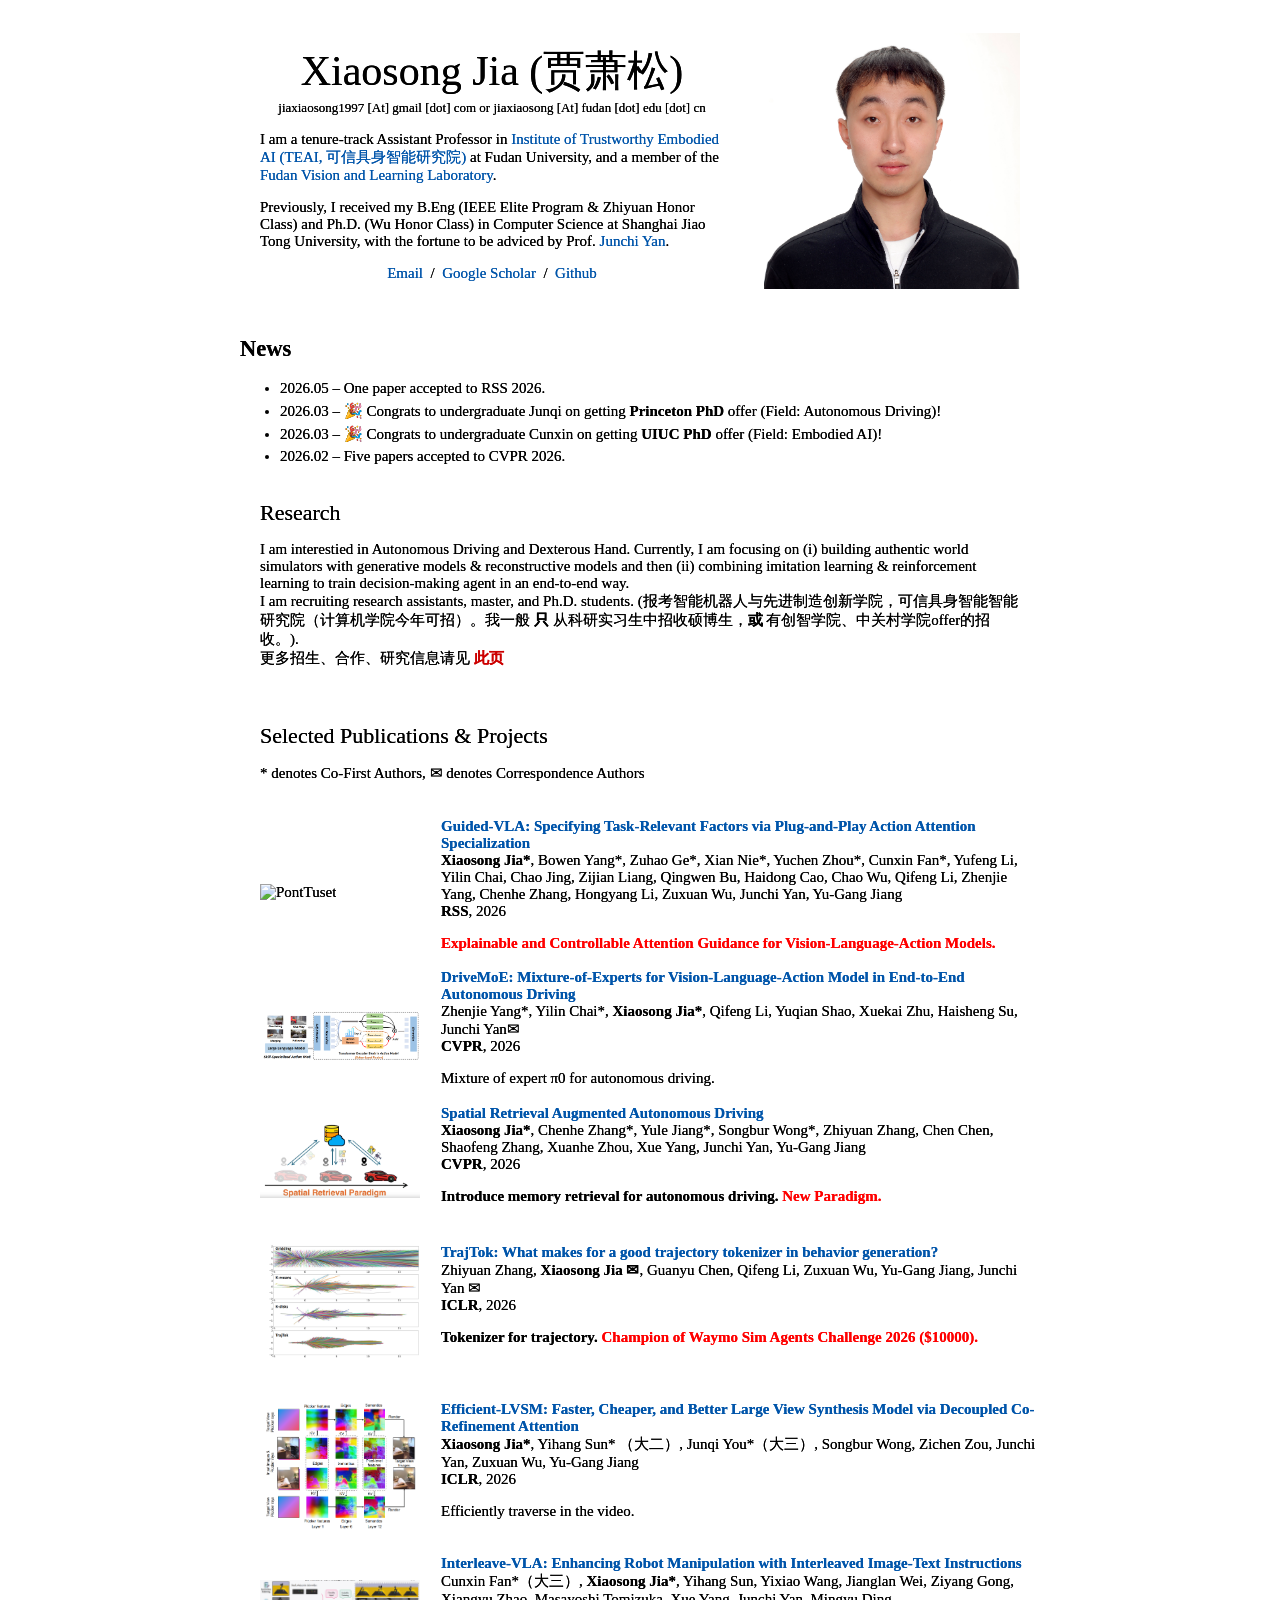
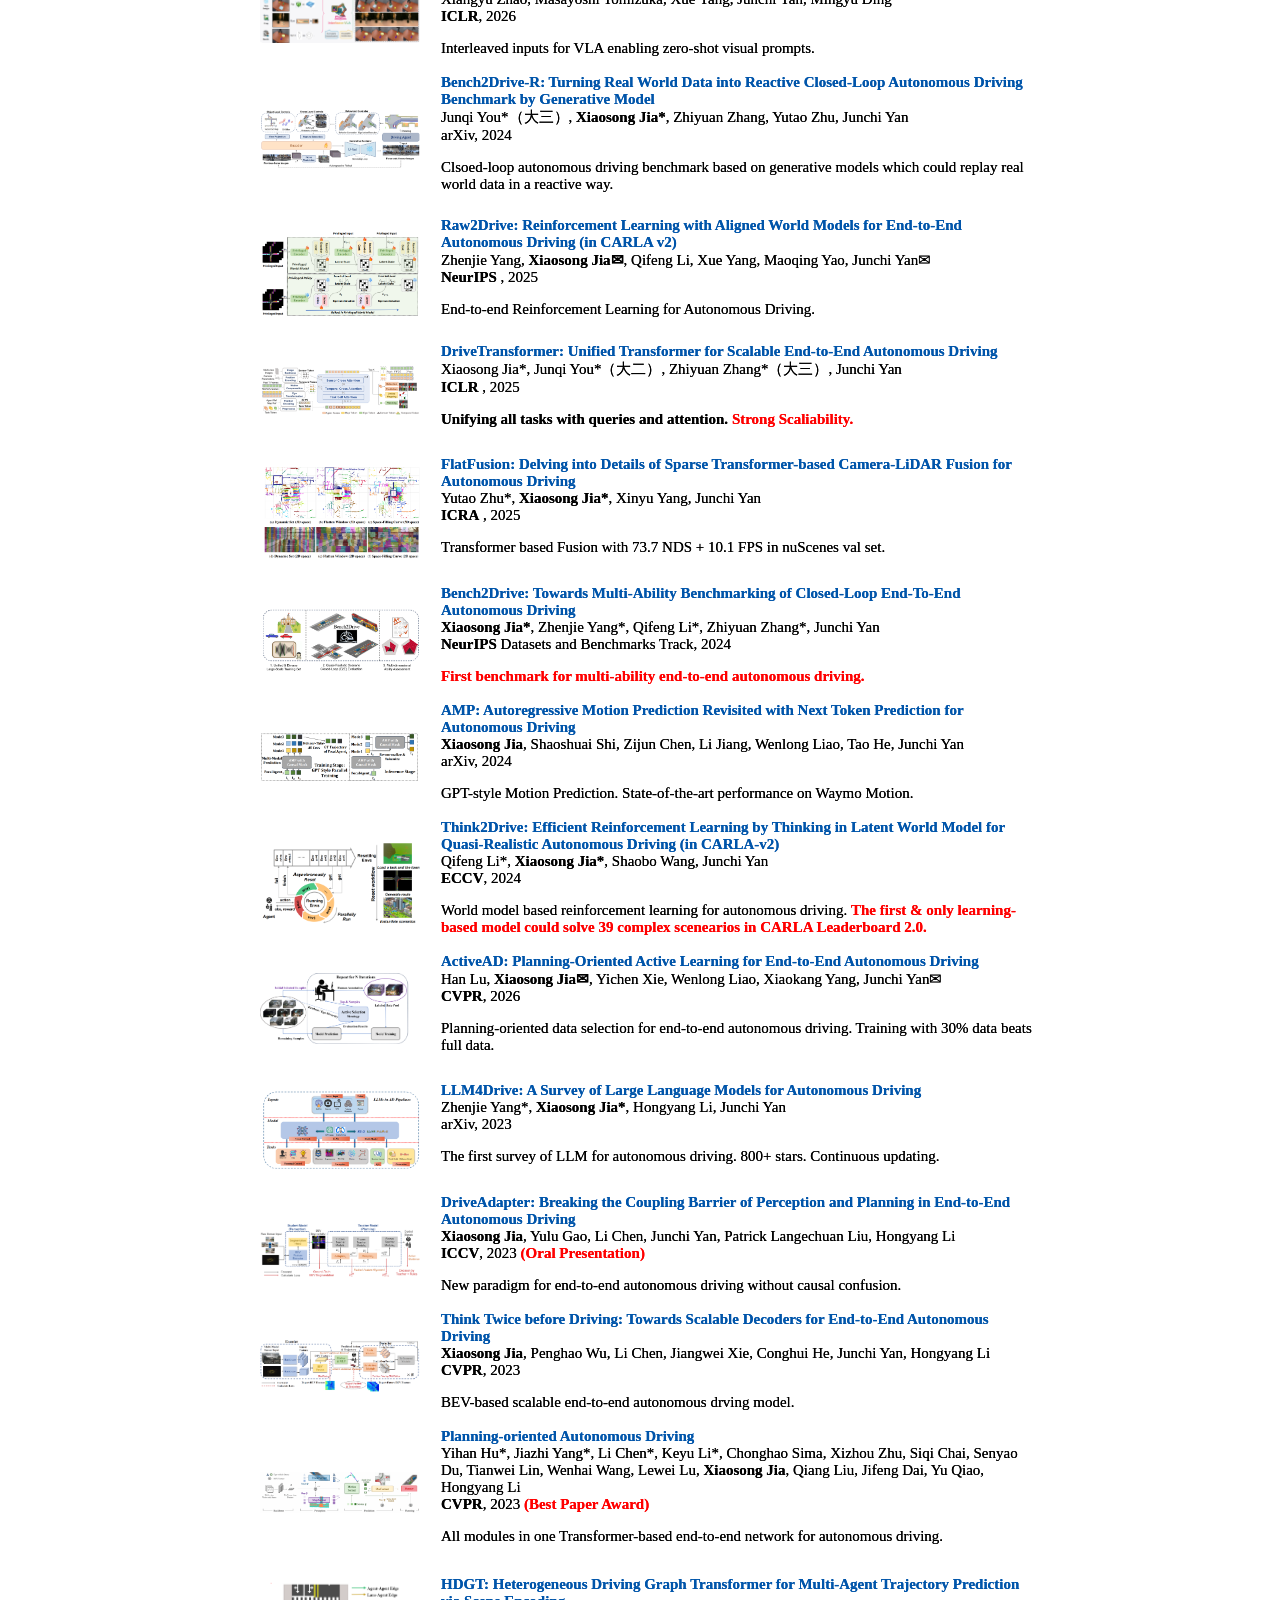
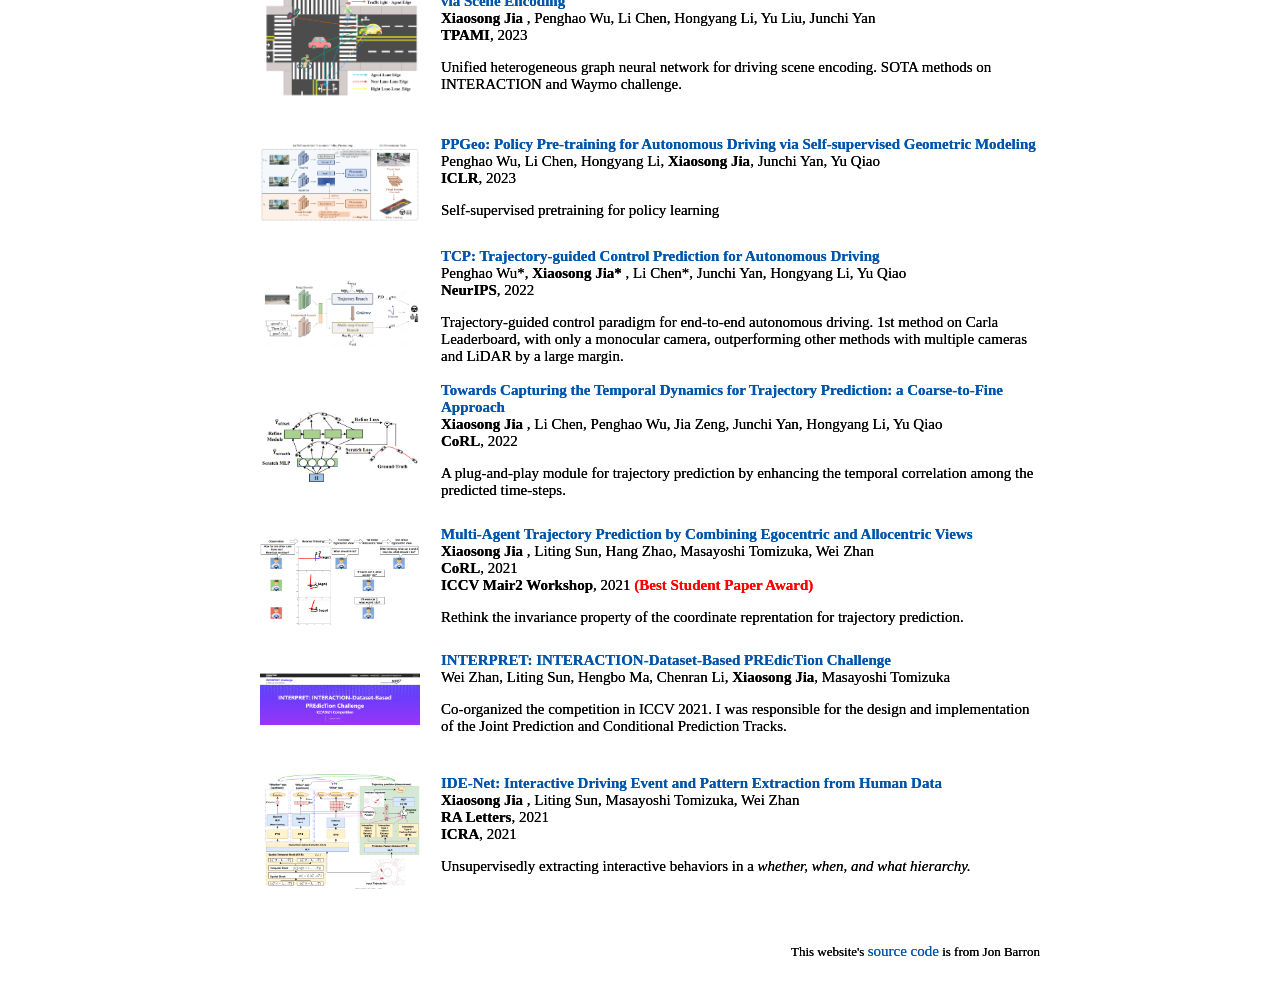
==== index.html @ 70881ae4 "Update index.html" ====
<!DOCTYPE HTML>
<html lang="en"><head><meta http-equiv="Content-Type" content="text/html; charset=UTF-8">

  <title>Xiaosong Jia</title>
  
  <meta name="author" content="Xiaosong Jia">
  <meta name="viewport" content="width=device-width, initial-scale=1">
  <meta name="google-site-verification" content="u8S0zPtl4mCVVwZ0YUFtVrgQnq9eBhl9N4W83xsN0xw" />
  <link rel="stylesheet" type="text/css" href="stylesheet.css">
</head>

<body>
  <table style="width:100%;max-width:800px;border:0px;border-spacing:0px;border-collapse:separate;margin-right:auto;margin-left:auto;"><tbody>
    <tr style="padding:0px">
      <td style="padding:0px">
        <table style="width:100%;border:0px;border-spacing:0px;border-collapse:separate;margin-right:auto;margin-left:auto;"><tbody>
          <tr style="padding:0px">
            <td style="padding:2.5%;width:63%;vertical-align:middle">
              <p style="text-align:center">
                <name>Xiaosong Jia (贾萧松)</name><br />
		<font size="2"> jiaxiaosong1997 [At] gmail [dot] com  or  jiaxiaosong [At] fudan [dot] edu [dot] cn <font size="2">
              </p>
              <p>I am a tenure-track Assistant Professor in <a href="https://teai.fudan.edu.cn/">Institute of Trustworthy Embodied AI (TEAI, 可信具身智能研究院)</a> at Fudan University, and a member of the <a href="https://fvl.fudan.edu.cn/">Fudan Vision and Learning Laboratory</a>.
              </p>
              <p>
                 Previously, I received my B.Eng (IEEE Elite Program & Zhiyuan Honor Class) and Ph.D. (Wu Honor Class) in Computer Science at Shanghai Jiao Tong University, with the fortune to be adviced by Prof. <a href="https://thinklab.sjtu.edu.cn/">Junchi Yan</a>. 
              </p>
              <p style="text-align:center">
                <a href="mailto:jiaxiaosong1997@gmail.com">Email</a> &nbsp/&nbsp
                <!--<a href="data/JonBarron-bio.txt">Bio</a> &nbsp/&nbsp-->
                <a href="https://scholar.google.com/citations?user=JeFQwxUAAAAJ&hl=en">Google Scholar</a> &nbsp/&nbsp
                <a href="https://github.com/jiaxiaosong1002/">Github</a>
              </p>
            </td>
            <td style="padding:2.5%;width:40%;max-width:40%">
              <a href="images/xiaosongjia.jpg"><img style="width:100%;max-width:100%" alt="profile photo" src="images/xiaosongjia.jpg" class="hoverZoomLink"></a>
            </td>
          </tr>
        </tbody></table>
        <table style="width:100%;border:0px;border-spacing:0px;border-collapse:separate;margin-right:auto;margin-left:auto;"><tbody>
        <tr>
            <td style="padding:20px;width:100%;vertical-align:middle">
              <heading>Research</heading>
              <p>
		 I am interestied in Autonomous Driving and Dexterous Hand. Currently, I am focusing on (i) building authentic world simulators with generative models & reconstructive models and then (ii) combining imitation learning & reinforcement learning to train decision-making agent in an end-to-end way. 
		<br>
		 I am recruiting research assistants, master, and Ph.D. students. (报考智能机器人与先进制造创新学院，可信具身智能智能研究院（计算机学院今年可招）。我一般 <b>只</b> 从科研实习生中招收硕博生，<b>或</b> 有创智学院、中关村学院offer的招收。).
	 <br>
				  更多招生、合作、研究信息请见<a href="https://jiaxiaosong1002.github.io/recruit.html"
     target="_blank" rel="noopener noreferrer"
     style="color:#c00;font-weight:bold;">
   此页</a>
              </p>
            </td>
          </tr>


		<h2>News</h2>
		<ul>
		  <li>
		    2026.05 – One paper accepted to RSS 2026.
		  </li>
		  <li>
		    2026.03 – 🎉 Congrats to undergraduate Junqi on getting <b>Princeton PhD</b> offer (Field: Autonomous Driving)!
		  </li>
		  <li>
		    2026.03 – 🎉 Congrats to undergraduate Cunxin on getting <b>UIUC PhD</b> offer (Field: Embodied AI)!
		  </li>
		   <li>
		    2026.02 – Five papers accepted to CVPR 2026.
		  </li>
		</ul>
		

			
		<table style="width:100%;border:0px;border-spacing:0px;border-collapse:separate;margin-right:auto;margin-left:auto;"><tbody>
            <tr>
            <td style="padding:20px;width:100%;vertical-align:middle">
              <heading>Selected Publications & Projects</heading>
	      <p>
		 * denotes Co-First Authors, ✉ denotes Correspondence Authors
              </p>
            </td>
          </tr>
	</tbody></table>

	<table style="width:100%;border:0px;border-spacing:0px;border-collapse:separate;margin-right:auto;margin-left:auto;"><tbody>
          <tr>
            <td style="padding:20px;width:25%;vertical-align:middle">
              <img src="images/guidedvla.PNG" alt="PontTuset" width="160" style="border-style: none">
            </td>
            <td width="75%" valign="middle">
              <a href="https://arxiv.org/abs/2505.16278" id="MCG_journal">
                <papertitle> Guided-VLA: Specifying Task-Relevant Factors via Plug-and-Play Action Attention Specialization </papertitle>
              </a>
              <br>
		  <b>Xiaosong Jia*</b>, Bowen Yang*, Zuhao Ge*, Xian Nie*, Yuchen Zhou*, Cunxin Fan*, Yufeng Li, Yilin Chai, Chao Jing, Zijian Liang, Qingwen Bu, Haidong Cao, Chao Wu, Qifeng Li, Zhenjie Yang, Chenhe Zhang, Hongyang Li, Zuxuan Wu, Junchi Yan, Yu-Gang Jiang
              <br>
               <b>RSS</b>, 2026
              <br>
              <p></p> 
              <p> <strong><font color="red"> Explainable and Controllable Attention Guidance for Vision-Language-Action Models.</font></strong>     </p>
            </td>
          </tr>
        </tbody></table>
			
	<table style="width:100%;border:0px;border-spacing:0px;border-collapse:separate;margin-right:auto;margin-left:auto;"><tbody>
          <tr>
            <td style="padding:20px;width:25%;vertical-align:middle">
              <img src="images/drivemoe.PNG" alt="PontTuset" width="160" style="border-style: none">
            </td>
            <td width="75%" valign="middle">
              <a href="https://arxiv.org/abs/2505.16278" id="MCG_journal">
                <papertitle> DriveMoE: Mixture-of-Experts for Vision-Language-Action Model in End-to-End Autonomous Driving </papertitle>
              </a>
              <br>
		  Zhenjie Yang*, Yilin Chai*, <b>Xiaosong Jia*</b>, Qifeng Li, Yuqian Shao, Xuekai Zhu, Haisheng Su, Junchi Yan✉
              <br>
               <b>CVPR</b>, 2026
              <br>
              <p></p> 
              <p> Mixture of expert π0 for autonomous driving.    </p>
            </td>
          </tr>
        </tbody></table>

	<table style="width:100%;border:0px;border-spacing:0px;border-collapse:separate;margin-right:auto;margin-left:auto;"><tbody>
          <tr>
            <td style="padding:20px;width:25%;vertical-align:middle">
              <img src="images/spad.PNG" alt="PontTuset" width="160" style="border-style: none">
            </td>
            <td width="75%" valign="middle">
              <a href="https://arxiv.org/abs/2512.06865" id="MCG_journal">
                <papertitle> Spatial Retrieval Augmented Autonomous Driving </papertitle>
              </a>
              <br>
		   <b>Xiaosong Jia*</b>, Chenhe Zhang*, Yule Jiang*, Songbur Wong*, Zhiyuan Zhang, Chen Chen, Shaofeng Zhang, Xuanhe Zhou, Xue Yang, Junchi Yan, Yu-Gang Jiang
              <br>
               <b>CVPR</b>, 2026
              <br>
              <p></p> 
              <p> <strong>Introduce memory retrieval for autonomous driving.  <font color="red">New Paradigm.</font></strong>   </p>
            </td>
          </tr>
        </tbody></table>
			
	<table style="width:100%;border:0px;border-spacing:0px;border-collapse:separate;margin-right:auto;margin-left:auto;"><tbody>
          <tr>
            <td style="padding:20px;width:25%;vertical-align:middle">
              <img src="images/trajtok.PNG" alt="PontTuset" width="160" style="border-style: none">
            </td>
            <td width="75%" valign="middle">
              <a href="https://openreview.net/forum?id=Zvy2agYouY" id="MCG_journal">
                <papertitle> TrajTok: What makes for a good trajectory tokenizer in behavior generation? </papertitle>
              </a>
              <br>
		  Zhiyuan Zhang,  <b>Xiaosong Jia ✉</b>, Guanyu Chen, Qifeng Li, Zuxuan Wu, Yu-Gang Jiang, Junchi Yan ✉
              <br>
               <b>ICLR</b>, 2026
              <br>
              <p></p> 
              <p> <strong>Tokenizer for trajectory. <font color="red">Champion of Waymo Sim Agents Challenge 2026 ($10000).</font></strong>    </p>
            </td>
          </tr>
        </tbody></table>
			

	<table style="width:100%;border:0px;border-spacing:0px;border-collapse:separate;margin-right:auto;margin-left:auto;"><tbody>
          <tr>
            <td style="padding:20px;width:25%;vertical-align:middle">
              <img src="images/efficient-lvsm.PNG" alt="PontTuset" width="160" style="border-style: none">
            </td>
            <td width="75%" valign="middle">
              <a href="https://arxiv.org/abs/2602.06478" id="MCG_journal">
                <papertitle> Efficient-LVSM: Faster, Cheaper, and Better Large View Synthesis Model via Decoupled Co-Refinement Attention </papertitle>
              </a>
              <br>
		   <b>Xiaosong Jia*</b>, Yihang Sun* （大二）, Junqi You*（大三）, Songbur Wong, Zichen Zou, Junchi Yan, Zuxuan Wu, Yu-Gang Jiang
              <br>
               <b>ICLR</b>, 2026
              <br>
              <p></p> 
              <p> Efficiently traverse in the video.    </p>
            </td>
          </tr>
        </tbody></table>
			
	<table style="width:100%;border:0px;border-spacing:0px;border-collapse:separate;margin-right:auto;margin-left:auto;"><tbody>
          <tr>
            <td style="padding:20px;width:25%;vertical-align:middle">
              <img src="images/interleave-vla.PNG" alt="PontTuset" width="160" style="border-style: none">
            </td>
            <td width="75%" valign="middle">
              <a href="https://arxiv.org/abs/2505.02152" id="MCG_journal">
                <papertitle> Interleave-VLA: Enhancing Robot Manipulation with Interleaved Image-Text Instructions </papertitle>
              </a>
              <br>
		    Cunxin Fan*（大三）,  <b>Xiaosong Jia*</b>, Yihang Sun, Yixiao Wang, Jianglan Wei, Ziyang Gong, Xiangyu Zhao, Masayoshi Tomizuka, Xue Yang, Junchi Yan, Mingyu Ding
              <br>
               <b>ICLR</b>, 2026
              <br>
              <p></p> 
              <p> Interleaved inputs for VLA enabling zero-shot visual prompts.   </p>
            </td>
          </tr>
        </tbody></table>

	<table style="width:100%;border:0px;border-spacing:0px;border-collapse:separate;margin-right:auto;margin-left:auto;"><tbody>
          <tr>
            <td style="padding:20px;width:25%;vertical-align:middle">
              <img src="images/bench2drive-R.PNG" alt="PontTuset" width="160" style="border-style: none">
            </td>
            <td width="75%" valign="middle">
              <a href="https://arxiv.org/abs/2408.06832" id="MCG_journal">
                <papertitle> Bench2Drive-R: Turning Real World Data into Reactive Closed-Loop Autonomous Driving Benchmark by Generative Model </papertitle>
              </a>
              <br>
		    Junqi You*（大三）, <b>Xiaosong Jia*</b>, Zhiyuan Zhang, Yutao Zhu, Junchi Yan
              <br>
              arXiv, 2024
              <br>
              <p></p> 
              <p> Clsoed-loop autonomous driving benchmark based on generative models which could replay real world data in a reactive way.   </p>
            </td>
          </tr>
        </tbody></table>

		<table style="width:100%;border:0px;border-spacing:0px;border-collapse:separate;margin-right:auto;margin-left:auto;"><tbody>
          <tr>
            <td style="padding:20px;width:25%;vertical-align:middle">
              <img src="images/raw2drive.PNG" alt="PontTuset" width="160" style="border-style: none">
            </td>
            <td width="75%" valign="middle">
              <a href="https://arxiv.org/abs/2505.16394" id="MCG_journal">
                <papertitle> Raw2Drive: Reinforcement Learning with Aligned World Models for End-to-End Autonomous Driving (in CARLA v2) </papertitle>
              </a>
              <br>
		    Zhenjie Yang, <b>Xiaosong Jia✉</b>, Qifeng Li, Xue Yang, Maoqing Yao, Junchi Yan✉
              <br>
              <b>NeurIPS</b> , 2025
              <br>
              <p></p> 
              <p>  End-to-end Reinforcement Learning for Autonomous Driving.  </p>
            </td>
          </tr>
        </tbody></table>

	<table style="width:100%;border:0px;border-spacing:0px;border-collapse:separate;margin-right:auto;margin-left:auto;"><tbody>
          <tr>
            <td style="padding:20px;width:25%;vertical-align:middle">
              <img src="images/drivetransformer.png" alt="PontTuset" width="160" style="border-style: none">
            </td>
            <td width="75%" valign="middle">
              <a href="https://arxiv.org/abs/2503.07656" id="MCG_journal">
                <papertitle> DriveTransformer: Unified Transformer for Scalable End-to-End Autonomous Driving </papertitle>
              </a>
              <br>
		    Xiaosong Jia*, Junqi You*（大二）, Zhiyuan Zhang*（大三）, Junchi Yan
              <br>
              <b>ICLR</b> , 2025
              <br>
              <p></p> 
              <p> <strong>Unifying all tasks with queries and attention.  <font color="red">Strong Scaliability.</font></strong>    </p>
            </td>
          </tr>
        </tbody></table>
			
	<table style="width:100%;border:0px;border-spacing:0px;border-collapse:separate;margin-right:auto;margin-left:auto;"><tbody>
          <tr>
            <td style="padding:20px;width:25%;vertical-align:middle">
              <img src="images/flatfusion.PNG" alt="PontTuset" width="160" style="border-style: none">
            </td>
            <td width="75%" valign="middle">
              <a href="https://arxiv.org/abs/2408.06832" id="MCG_journal">
                <papertitle>FlatFusion: Delving into Details of Sparse Transformer-based Camera-LiDAR Fusion for Autonomous Driving </papertitle>
              </a>
              <br>
		    Yutao Zhu*, <b>Xiaosong Jia*</b>, Xinyu Yang, Junchi Yan
              <br>
              <b>ICRA</b> , 2025
              <br>
              <p></p> 
              <p> Transformer based Fusion with 73.7 NDS + 10.1 FPS in nuScenes val set.   </p>
            </td>
          </tr>
        </tbody></table>
		
	<table style="width:100%;border:0px;border-spacing:0px;border-collapse:separate;margin-right:auto;margin-left:auto;"><tbody>
          <tr>
            <td style="padding:20px;width:25%;vertical-align:middle">
              <img src="images/bench2drive.PNG" alt="PontTuset" width="160" style="border-style: none">
            </td>
            <td width="75%" valign="middle">
              <a href="https://thinklab-sjtu.github.io/Bench2Drive/" id="MCG_journal">
                <papertitle>Bench2Drive: Towards Multi-Ability Benchmarking of Closed-Loop End-To-End Autonomous Driving</papertitle>
              </a>
              <br>
		    <b>Xiaosong Jia*</b>, Zhenjie Yang*, Qifeng Li*, Zhiyuan Zhang*, Junchi Yan
              <br>
              <b>NeurIPS</b> Datasets and Benchmarks Track, 2024
              <br>
              <p></p> 
              <p> <font color="red"><strong> First benchmark for multi-ability end-to-end autonomous driving.</strong></font>  </p>
            </td>
          </tr>
        </tbody></table>
		
	<table style="width:100%;border:0px;border-spacing:0px;border-collapse:separate;margin-right:auto;margin-left:auto;"><tbody>
          <tr>
            <td style="padding:20px;width:25%;vertical-align:middle">
              <img src="images/amp.PNG" alt="PontTuset" width="160" style="border-style: none">
            </td>
            <td width="75%" valign="middle">
              <a href="https://arxiv.org/abs/2403.13331" id="MCG_journal">
                <papertitle>AMP: Autoregressive Motion Prediction Revisited with Next Token Prediction for Autonomous Driving</papertitle>
              </a>
              <br>
		    <b>Xiaosong Jia</b>, Shaoshuai Shi, Zijun Chen, Li Jiang, Wenlong Liao, Tao He, Junchi Yan
              <br>
              arXiv, 2024
              <br>
              <p></p> 
              <p> GPT-style Motion Prediction. State-of-the-art performance on Waymo Motion. </p>
            </td>
          </tr>
        </tbody></table>
		
	<table style="width:100%;border:0px;border-spacing:0px;border-collapse:separate;margin-right:auto;margin-left:auto;"><tbody>
          <tr>
            <td style="padding:20px;width:25%;vertical-align:middle">
              <img src="images/think2drive.PNG" alt="PontTuset" width="160" style="border-style: none">
            </td>
            <td width="75%" valign="middle">
              <a href="https://arxiv.org/abs/2402.16720" id="MCG_journal">
                <papertitle>Think2Drive: Efficient Reinforcement Learning by Thinking in Latent World Model for Quasi-Realistic Autonomous Driving (in CARLA-v2)</papertitle>
              </a>
              <br>
		    Qifeng Li*, <b>Xiaosong Jia*</b>, Shaobo Wang, Junchi Yan
              <br>
              <b>ECCV</b>, 2024
              <br>
              <p></p> 
              <p> World model based reinforcement learning for autonomous driving. <font color="red"><strong> The first & only learning-based model could solve 39 complex scenearios in CARLA Leaderboard 2.0. </strong></font> </p>
            </td>
          </tr>
        </tbody></table>

	<table style="width:100%;border:0px;border-spacing:0px;border-collapse:separate;margin-right:auto;margin-left:auto;"><tbody>
          <tr>
            <td style="padding:20px;width:25%;vertical-align:middle">
              <img src="images/activead.PNG" alt="PontTuset" width="160" style="border-style: none">
            </td>
            <td width="75%" valign="middle">
              <a href="https://arxiv.org/abs/2403.02877" id="MCG_journal">
                <papertitle>ActiveAD: Planning-Oriented Active Learning for End-to-End Autonomous Driving</papertitle>
              </a>
              <br>
		    Han Lu, <b>Xiaosong Jia✉</b>, Yichen Xie, Wenlong Liao, Xiaokang Yang, Junchi Yan✉
              <br>
               <b>CVPR</b>, 2026
              <br>
              <p></p> 
              <p> Planning-oriented data selection for end-to-end autonomous driving. Training with 30% data beats full data. </p>
            </td>
          </tr>
        </tbody></table>
		
	<table style="width:100%;border:0px;border-spacing:0px;border-collapse:separate;margin-right:auto;margin-left:auto;"><tbody>
          <tr>
            <td style="padding:20px;width:25%;vertical-align:middle">
              <img src="images/llm4drive.PNG" alt="PontTuset" width="160" style="border-style: none">
            </td>
            <td width="75%" valign="middle">
              <a href="https://github.com/Thinklab-SJTU/Awesome-LLM4AD" id="MCG_journal">
                <papertitle> LLM4Drive: A Survey of Large Language Models for Autonomous Driving</papertitle>
              </a>
              <br>
		    Zhenjie Yang*, <b>Xiaosong Jia*</b>, Hongyang Li, Junchi Yan
              <br>
              arXiv, 2023
              <br>
              <p></p> 
              <p> The first survey of LLM for autonomous driving. 800+ stars. Continuous updating. </p>
            </td>
          </tr>
        </tbody></table>
	
	<table style="width:100%;border:0px;border-spacing:0px;border-collapse:separate;margin-right:auto;margin-left:auto;"><tbody>
          <tr>
            <td style="padding:20px;width:25%;vertical-align:middle">
              <img src="images/driveadapter.PNG" alt="PontTuset" width="160" style="border-style: none">
            </td>
            <td width="75%" valign="middle">
              <a href="https://arxiv.org/abs/2308.00398" id="MCG_journal">
                <papertitle>DriveAdapter: Breaking the Coupling Barrier of Perception and Planning in End-to-End Autonomous Driving</papertitle>
              </a>
              <br>
		    <b>Xiaosong Jia</b>, Yulu Gao, Li Chen, Junchi Yan, Patrick Langechuan Liu, Hongyang Li
              <br>
              <b>ICCV</b>, 2023 <font color="red"><strong>(Oral Presentation)</strong></font>
              <br>
              <p></p> 
              <p> New paradigm for end-to-end autonomous driving without causal confusion. </p>
            </td>
          </tr>
        </tbody></table>
	
		
	<table style="width:100%;border:0px;border-spacing:0px;border-collapse:separate;margin-right:auto;margin-left:auto;"><tbody>
          <tr>
            <td style="padding:20px;width:25%;vertical-align:middle">
              <img src="images/thinktwice.PNG" alt="PontTuset" width="160" style="border-style: none">
            </td>
            <td width="75%" valign="middle">
              <a href="https://arxiv.org/abs/2305.06242" id="MCG_journal">
                <papertitle>Think Twice before Driving: Towards Scalable Decoders for End-to-End Autonomous Driving</papertitle>
              </a>
              <br>
		    <b>Xiaosong Jia</b>, Penghao Wu, Li Chen, Jiangwei Xie, Conghui He, Junchi Yan, Hongyang Li
              <br>
              <b>CVPR</b>, 2023
              <br>
              <p></p> 
              <p> BEV-based scalable end-to-end autonomous drving model. </p>
            </td>
          </tr>
        </tbody></table>
	
	<table style="width:100%;border:0px;border-spacing:0px;border-collapse:separate;margin-right:auto;margin-left:auto;"><tbody>
          <tr>
            <td style="padding:20px;width:25%;vertical-align:middle">
              <img src="images/uniad.PNG" alt="PontTuset" width="160" style="border-style: none">
            </td>
            <td width="75%" valign="middle">
              <a href="https://arxiv.org/abs/2212.10156" id="MCG_journal">
                <papertitle>Planning-oriented Autonomous Driving</papertitle>
              </a>
              <br>
		    Yihan Hu*, Jiazhi Yang*, Li Chen*, Keyu Li*, Chonghao Sima, Xizhou Zhu, Siqi Chai, Senyao Du, Tianwei Lin, Wenhai Wang, Lewei Lu, <b>Xiaosong Jia</b>, Qiang Liu, Jifeng Dai, Yu Qiao, Hongyang Li
              <br>
              <b>CVPR</b>, 2023 <font color="red"><strong>(Best Paper Award)</strong></font>
              <br>
              <p></p> 
              <p> All modules in one Transformer-based end-to-end network for autonomous driving. </p>
            </td>
          </tr>
        </tbody></table>
		
        <table style="width:100%;border:0px;border-spacing:0px;border-collapse:separate;margin-right:auto;margin-left:auto;"><tbody>
          <tr>
            <td style="padding:20px;width:25%;vertical-align:middle">
              <img src="images/hdgt.PNG" alt="PontTuset" width="160" style="border-style: none">
            </td>
            <td width="75%" valign="middle">
              <a href="https://arxiv.org/abs/2205.09753" id="MCG_journal">
                <papertitle>HDGT: Heterogeneous Driving Graph Transformer for Multi-Agent Trajectory Prediction via Scene Encoding</papertitle>
              </a>
              <br>
		    <b> Xiaosong Jia </b>, Penghao Wu, Li Chen, Hongyang Li, Yu Liu, Junchi Yan
              <br>
              <b>TPAMI</b>, 2023
              <br>
              <p></p> 
              <p> Unified heterogeneous graph neural network for driving scene encoding. SOTA methods on INTERACTION and Waymo challenge. </p>
            </td>
          </tr>
        </tbody></table>

	<table style="width:100%;border:0px;border-spacing:0px;border-collapse:separate;margin-right:auto;margin-left:auto;"><tbody>
          <tr>
            <td style="padding:20px;width:25%;vertical-align:middle">
              <img src="images/ppgeo.PNG" alt="PontTuset" width="160" style="border-style: none">
            </td>
            <td width="75%" valign="middle">
              <a href="https://arxiv.org/abs/2301.01006" id="MCG_journal">
                <papertitle> PPGeo: Policy Pre-training for Autonomous Driving via Self-supervised Geometric Modeling </papertitle>
              </a>
              <br>
		    Penghao Wu, Li Chen, Hongyang Li,  <b>Xiaosong Jia</b>, Junchi Yan, Yu Qiao
              <br>
             <b>ICLR</b>, 2023
              <br>
              <p></p> 
              <p>  Self-supervised pretraining for policy learning </p>
            </td>
         </tr>
	</tbody></table>
		
        <table style="width:100%;border:0px;border-spacing:0px;border-collapse:separate;margin-right:auto;margin-left:auto;"><tbody>
          <tr>
            <td style="padding:20px;width:25%;vertical-align:middle">
              <img src="images/tcp.PNG" alt="PontTuset" width="160" style="border-style: none">
            </td>
            <td width="75%" valign="middle">
              <a href="https://arxiv.org/abs/2206.08129" id="MCG_journal">
                <papertitle> TCP: Trajectory-guided Control Prediction for Autonomous Driving </papertitle>
              </a>
              <br>
		    Penghao Wu*, <b> Xiaosong Jia* </b>, Li Chen*, Junchi Yan, Hongyang Li, Yu Qiao
              <br>
             <b>NeurIPS</b>, 2022
              <br>
              <p></p> 
              <p>  Trajectory-guided control paradigm for end-to-end autonomous driving. 1st method on Carla Leaderboard, with only a monocular camera, outperforming other methods with multiple cameras and LiDAR by a large margin. </p>
            </td>
         </tr>
	</tbody></table>
	
        <table style="width:100%;border:0px;border-spacing:0px;border-collapse:separate;margin-right:auto;margin-left:auto;"><tbody>
          <tr>
            <td style="padding:20px;width:25%;vertical-align:middle">
              <img src="images/temporal.PNG" alt="PontTuset" width="160" style="border-style: none">
            </td>
            <td width="75%" valign="middle">
              <a href="https://openreview.net/forum?id=PZiKO7mjC43" id="MCG_journal">
                <papertitle>Towards Capturing the Temporal Dynamics for Trajectory Prediction: a Coarse-to-Fine Approach</papertitle>
              </a>
              <br>
		    <b> Xiaosong Jia </b>, Li Chen, Penghao Wu, Jia Zeng, Junchi Yan, Hongyang Li, Yu Qiao
              <br>
              <b>CoRL</b>, 2022
              <br>
              <p></p> 
              <p> A plug-and-play module for trajectory prediction by enhancing the temporal correlation among the predicted time-steps. </p>
            </td>
          </tr>
	</tbody></table>
	
        <table style="width:100%;border:0px;border-spacing:0px;border-collapse:separate;margin-right:auto;margin-left:auto;"><tbody>
          <tr>
            <td style="padding:20px;width:25%;vertical-align:middle">
              <img src="images/corl2021.PNG" alt="PontTuset" width="160" style="border-style: none">
            </td>
            <td width="75%" valign="middle">
              <a href="https://openreview.net/forum?id=lAtePxetBNb" id="MCG_journal">
                <papertitle>Multi-Agent Trajectory Prediction by Combining Egocentric and Allocentric Views </papertitle>
              </a>
              <br>
		    <b> Xiaosong Jia </b>, Liting Sun, Hang Zhao, Masayoshi Tomizuka, Wei Zhan
              <br>
              <b>CoRL</b>, 2021 <br />
	      <b>ICCV Mair2 Workshop</b>, 2021 <font color="red"><strong>(Best Student Paper Award)</strong></font>
              <br>
              <p></p> 
              <p> Rethink the invariance property of the coordinate reprentation for trajectory prediction. </p>
            </td>
          </tr>
	</tbody></table>
	
        <table style="width:100%;border:0px;border-spacing:0px;border-collapse:separate;margin-right:auto;margin-left:auto;"><tbody>
          <tr>
            <td style="padding:20px;width:25%;vertical-align:middle">
              <img src="images/interpret.PNG" alt="PontTuset" width="160" style="border-style: none">
            </td>
            <td width="75%" valign="middle">
              <a href="http://challenge.interaction-dataset.com/prediction-challenge/intro" id="MCG_journal">
                <papertitle>INTERPRET: INTERACTION-Dataset-Based PREdicTion Challenge </papertitle>
              </a>
              <br>
		    Wei Zhan, Liting Sun, Hengbo Ma, Chenran Li, <b>Xiaosong Jia</b>, Masayoshi Tomizuka
              <br>
              <p></p> 
              <p> Co-organized the competition in ICCV 2021. I was responsible for the design and implementation of the Joint Prediction and Conditional Prediction Tracks. </p>
            </td>
          </tr>
	</tbody></table>
	
        <table style="width:100%;border:0px;border-spacing:0px;border-collapse:separate;margin-right:auto;margin-left:auto;"><tbody>
          <tr>
            <td style="padding:20px;width:25%;vertical-align:middle">
              <img src="images/ral2021.PNG" alt="PontTuset" width="160" style="border-style: none">
            </td>
            <td width="75%" valign="middle">
              <a href="https://arxiv.org/pdf/2011.02403.pdf" id="MCG_journal">
                <papertitle>IDE-Net: Interactive Driving Event and Pattern Extraction from Human Data </papertitle>
              </a>
              <br>
		    <b> Xiaosong Jia </b>, Liting Sun, Masayoshi Tomizuka, Wei Zhan
              <br>
              <b>RA Letters</b>, 2021 <br />
	      <b>ICRA</b>, 2021
              <br>
              <p></p> 
              <p> Unsupervisedly extracting interactive behaviors in a <em> whether, when, and what <em> hierarchy.</p>
            </td>
          </tr>
	</tbody></table>
	
	
	
        <table style="width:100%;border:0px;border-spacing:0px;border-collapse:separate;margin-right:auto;margin-left:auto;"><tbody>
          <tr>
            <td style="padding:0px">
              <br>
              <p style="text-align:right;font-size:small;">
                This website's <a href="https://github.com/jonbarron/jonbarron_website">source code</a> is from Jon Barron
              </p>
            </td>
          </tr>
        </tbody></table>
		
      </td>
    </tr>
  </table>
</body>

</html>
---- stylesheet.css ----
/* latin-ext */
@font-face {
  font-family: 'Lato';
  font-style: italic;
  font-weight: 400;
  src: local('Lato Italic'), local('Lato-Italic'), url(https://fonts.gstatic.com/s/lato/v15/S6u8w4BMUTPHjxsAUi-qNiXg7eU0.woff2) format('woff2');
  unicode-range: U+0100-024F, U+0259, U+1E00-1EFF, U+2020, U+20A0-20AB, U+20AD-20CF, U+2113, U+2C60-2C7F, U+A720-A7FF;
}
/* latin */
@font-face {
  font-family: 'Lato';
  font-style: italic;
  font-weight: 400;
  src: local('Lato Italic'), local('Lato-Italic'), url(https://fonts.gstatic.com/s/lato/v15/S6u8w4BMUTPHjxsAXC-qNiXg7Q.woff2) format('woff2');
  unicode-range: U+0000-00FF, U+0131, U+0152-0153, U+02BB-02BC, U+02C6, U+02DA, U+02DC, U+2000-206F, U+2074, U+20AC, U+2122, U+2191, U+2193, U+2212, U+2215, U+FEFF, U+FFFD;
}
/* latin-ext */
@font-face {
  font-family: 'Lato';
  font-style: italic;
  font-weight: 700;
  src: local('Lato Bold Italic'), local('Lato-BoldItalic'), url(https://fonts.gstatic.com/s/lato/v15/S6u_w4BMUTPHjxsI5wq_FQftx9897sxZ.woff2) format('woff2');
  unicode-range: U+0100-024F, U+0259, U+1E00-1EFF, U+2020, U+20A0-20AB, U+20AD-20CF, U+2113, U+2C60-2C7F, U+A720-A7FF;
}
/* latin */
@font-face {
  font-family: 'Lato';
  font-style: italic;
  font-weight: 700;
  src: local('Lato Bold Italic'), local('Lato-BoldItalic'), url(https://fonts.gstatic.com/s/lato/v15/S6u_w4BMUTPHjxsI5wq_Gwftx9897g.woff2) format('woff2');
  unicode-range: U+0000-00FF, U+0131, U+0152-0153, U+02BB-02BC, U+02C6, U+02DA, U+02DC, U+2000-206F, U+2074, U+20AC, U+2122, U+2191, U+2193, U+2212, U+2215, U+FEFF, U+FFFD;
}
/* latin-ext */
@font-face {
  font-family: 'Lato';
  font-style: normal;
  font-weight: 400;
  src: local('Lato Regular'), local('Lato-Regular'), url(https://fonts.gstatic.com/s/lato/v15/S6uyw4BMUTPHjxAwXiWtFCfQ7A.woff2) format('woff2');
  unicode-range: U+0100-024F, U+0259, U+1E00-1EFF, U+2020, U+20A0-20AB, U+20AD-20CF, U+2113, U+2C60-2C7F, U+A720-A7FF;
}
/* latin */
@font-face {
  font-family: 'Lato';
  font-style: normal;
  font-weight: 400;
  src: local('Lato Regular'), local('Lato-Regular'), url(https://fonts.gstatic.com/s/lato/v15/S6uyw4BMUTPHjx4wXiWtFCc.woff2) format('woff2');
  unicode-range: U+0000-00FF, U+0131, U+0152-0153, U+02BB-02BC, U+02C6, U+02DA, U+02DC, U+2000-206F, U+2074, U+20AC, U+2122, U+2191, U+2193, U+2212, U+2215, U+FEFF, U+FFFD;
}
/* latin-ext */
@font-face {
  font-family: 'Lato';
  font-style: normal;
  font-weight: 700;
  src: local('Lato Bold'), local('Lato-Bold'), url(https://fonts.gstatic.com/s/lato/v15/S6u9w4BMUTPHh6UVSwaPGQ3q5d0N7w.woff2) format('woff2');
  unicode-range: U+0100-024F, U+0259, U+1E00-1EFF, U+2020, U+20A0-20AB, U+20AD-20CF, U+2113, U+2C60-2C7F, U+A720-A7FF;
}
/* latin */
@font-face {
  font-family: 'Lato';
  font-style: normal;
  font-weight: 700;
  src: local('Lato Bold'), local('Lato-Bold'), url(https://fonts.gstatic.com/s/lato/v15/S6u9w4BMUTPHh6UVSwiPGQ3q5d0.woff2) format('woff2');
  unicode-range: U+0000-00FF, U+0131, U+0152-0153, U+02BB-02BC, U+02C6, U+02DA, U+02DC, U+2000-206F, U+2074, U+20AC, U+2122, U+2191, U+2193, U+2212, U+2215, U+FEFF, U+FFFD;
}

@font-face {
    font-family: 'TeXGyrePagella';
    src: url(../fonts/texgyrepagella-regular.woff) format('woff');
    font-weight: normal;
    font-style: normal;
}

@font-face {
    font-family: 'TeXGyrePagella';
    src: url(../fonts/texgyrepagella-bold.woff) format('woff');
    font-weight: bold;
    font-style: normal;
}

@font-face {
    font-family: 'TeXGyrePagella';
    src: url(../fonts/texgyrepagella-italic.woff) format('woff');
    font-weight: normal;
    font-style: italic;

}

@font-face {
    font-family: 'TeXGyrePagella';
    src: url(../fonts/texgyrepagella-bolditalic.woff) format('woff');
    font-weight: bold;
    font-style: italic;
}
a {
    color: #0055aa;
    text-decoration:none;
}

a:focus, a:hover {
    color: #e37222; /*#f7b733;*/ /*f09228;*/
    text-decoration:none;
}

body,td,th,tr,p,a {
    font-family: "TeXGyrePagella", "Palatino Linotype", "Book Antiqua", Palatino, serif;
    font-size: 15px;
}

strong {
    font-family: "TeXGyrePagella", "Palatino Linotype", "Book Antiqua", Palatino, serif;
    font-size: 15px;
}

heading {
    font-family: "TeXGyrePagella", "Palatino Linotype", "Book Antiqua", Palatino, serif;
    font-size: 22px;
}

papertitle {
    font-family: "TeXGyrePagella", "Palatino Linotype", "Book Antiqua", Palatino, serif;
    font-size: 15px;
    font-weight: 700;
}

name {
    font-family: "TeXGyrePagella", "Palatino Linotype", "Book Antiqua", Palatino, serif;
    font-size: 42px;
}

li:not(:last-child) {
    margin-bottom: 5px;
}

.one {
    width: 160px;
    height: 160px;
    position: relative;
}

.two {
    width: 160px;
    height: 160px;
    position: absolute;
    transition: opacity .2s ease-in-out;
    -moz-transition: opacity .2s ease-in-out;
    -webkit-transition: opacity .2s ease-in-out;
}

.fade {
    transition: opacity .2s ease-in-out;
    -moz-transition: opacity .2s ease-in-out;
    -webkit-transition: opacity .2s ease-in-out;
}

span.venue {
    color: #0055aa;
    font-weight: bold;
}

span.highlight {
    color: #BB2222;
    font-weight: bold;
}

@media screen {

    /* Text contrast */
    html {
      text-shadow: 0 0 0 !important;
    }

    /* Full screen */
    *:-webkit-full-screen, *:-webkit-full-screen * {
      -webkit-filter: none !important;
    }

    /* Page background */
    html {
      background: rgb(255,255,255) !important;
    }

}
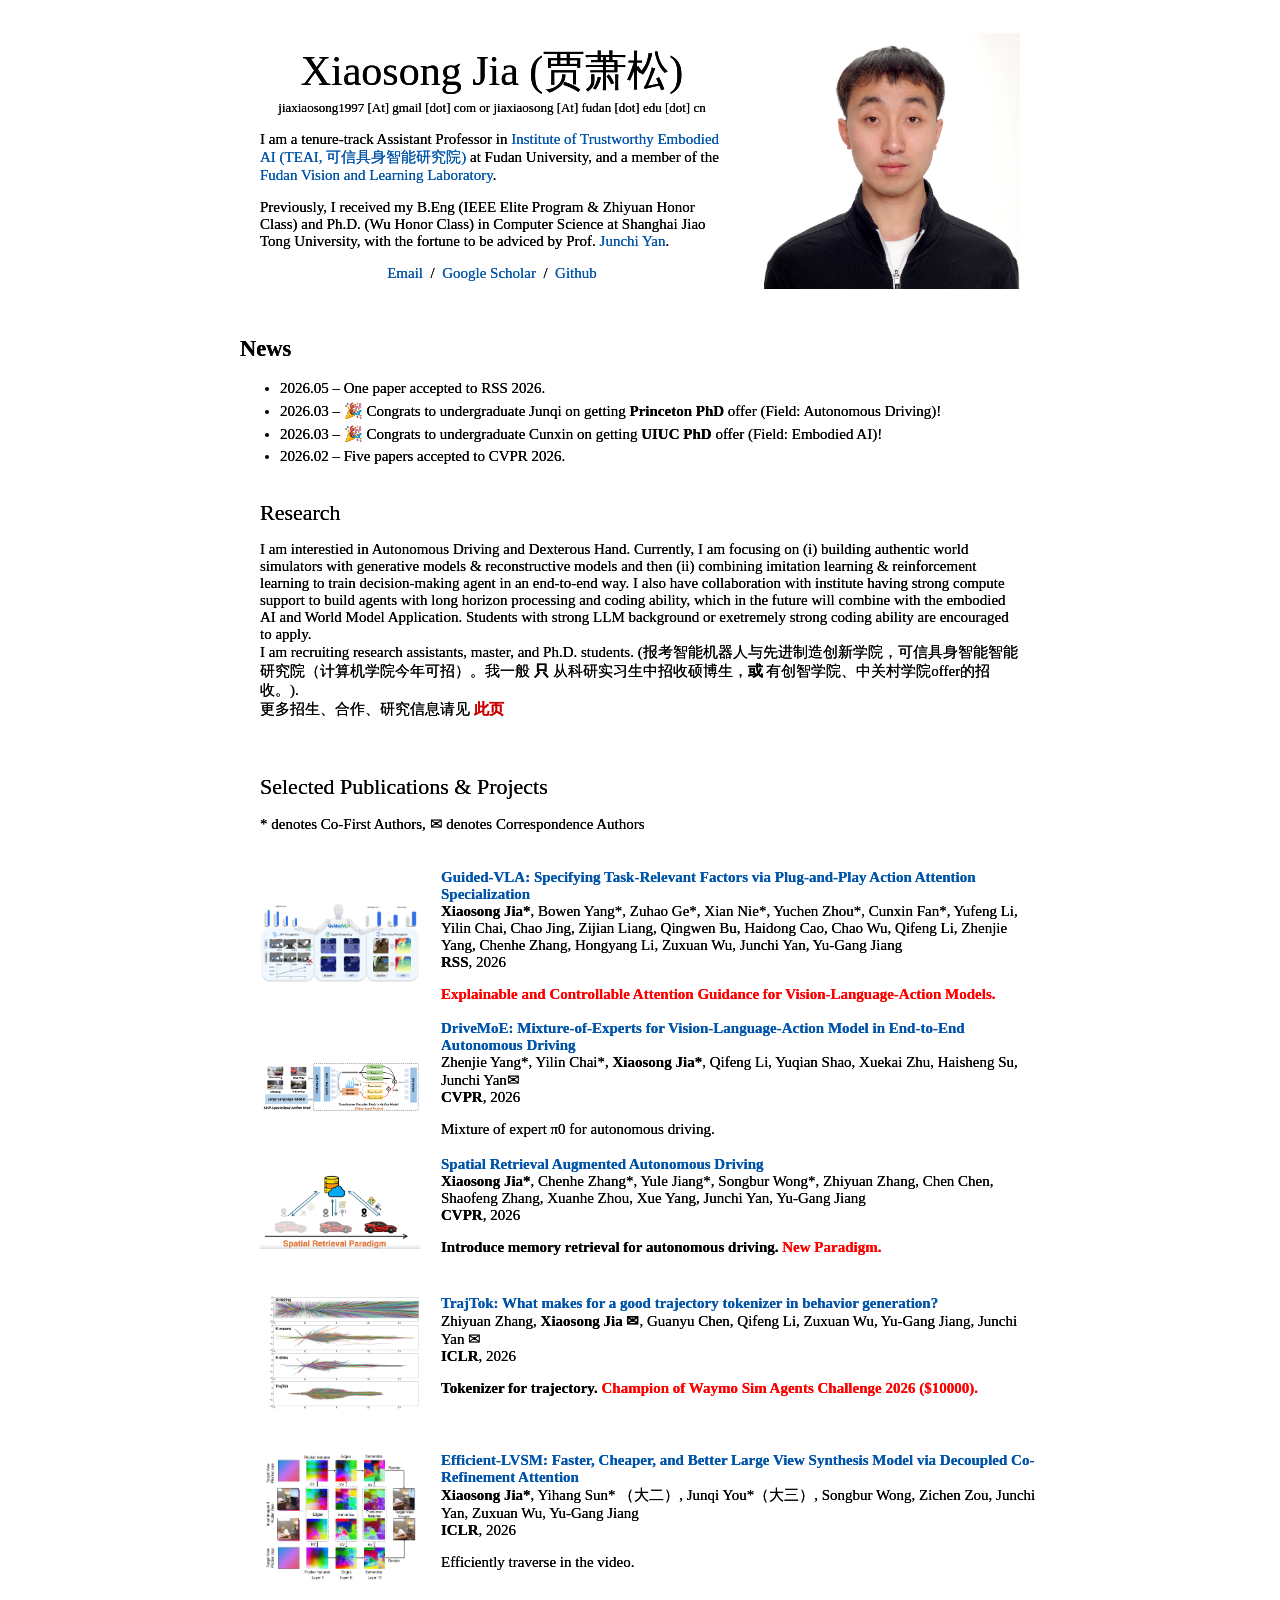
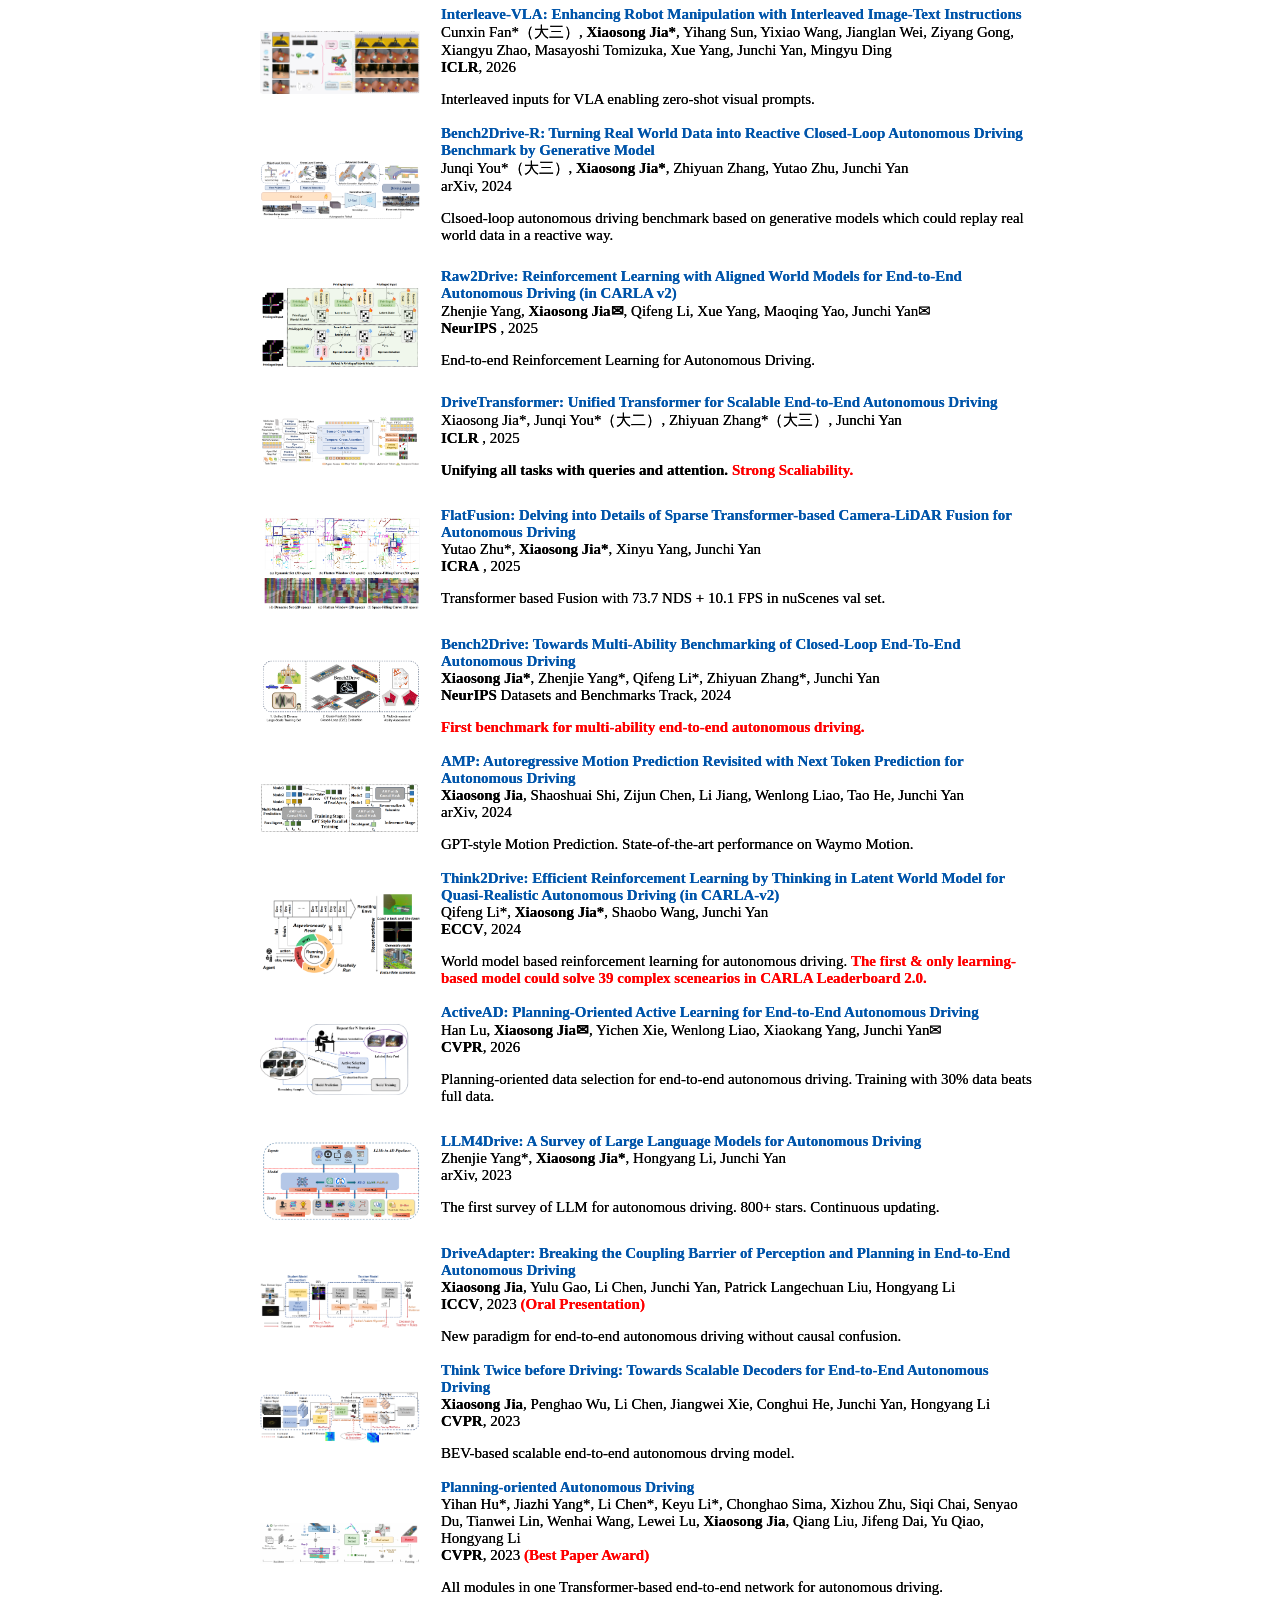
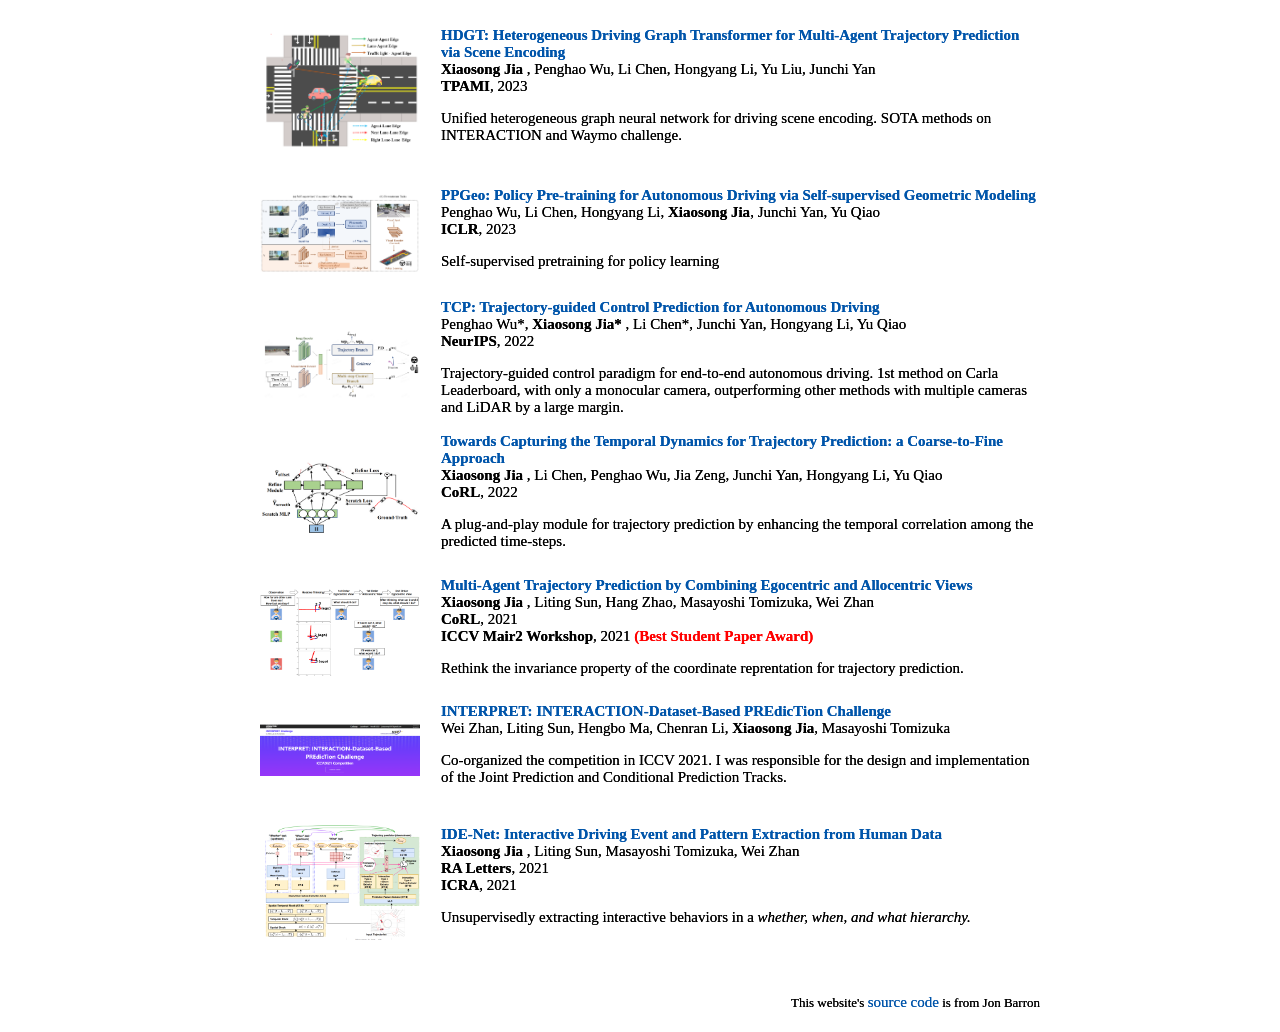
==== commit c1ea494e: "Update index.html" ====
--- a/index.html
+++ b/index.html
@@ -42,7 +42,8 @@
             <td style="padding:20px;width:100%;vertical-align:middle">
               <heading>Research</heading>
               <p>
-		 I am interestied in Autonomous Driving and Dexterous Hand. Currently, I am focusing on (i) building authentic world simulators with generative models & reconstructive models and then (ii) combining imitation learning & reinforcement learning to train decision-making agent in an end-to-end way. 
+		 I am interestied in Autonomous Driving and Dexterous Hand. Currently, I am focusing on (i) building authentic world simulators with generative models & reconstructive models and then (ii) combining imitation learning & reinforcement learning to train decision-making agent in an end-to-end way.
+		 I also have collaboration with institute having strong compute support to build agents with long horizon processing and coding ability, which in the future will combine with the embodied AI and World Model Application. Students with strong LLM background or exetremely strong coding ability are encouraged to apply.
 		<br>
 		 I am recruiting research assistants, master, and Ph.D. students. (报考智能机器人与先进制造创新学院，可信具身智能智能研究院（计算机学院今年可招）。我一般 <b>只</b> 从科研实习生中招收硕博生，<b>或</b> 有创智学院、中关村学院offer的招收。).
 	 <br>
@@ -90,7 +91,7 @@
               <img src="images/guidedvla.PNG" alt="PontTuset" width="160" style="border-style: none">
             </td>
             <td width="75%" valign="middle">
-              <a href="https://arxiv.org/abs/2505.16278" id="MCG_journal">
+              <a href="https://arxiv.org/abs/2605.12369" id="MCG_journal">
                 <papertitle> Guided-VLA: Specifying Task-Relevant Factors via Plug-and-Play Action Attention Specialization </papertitle>
               </a>
               <br>
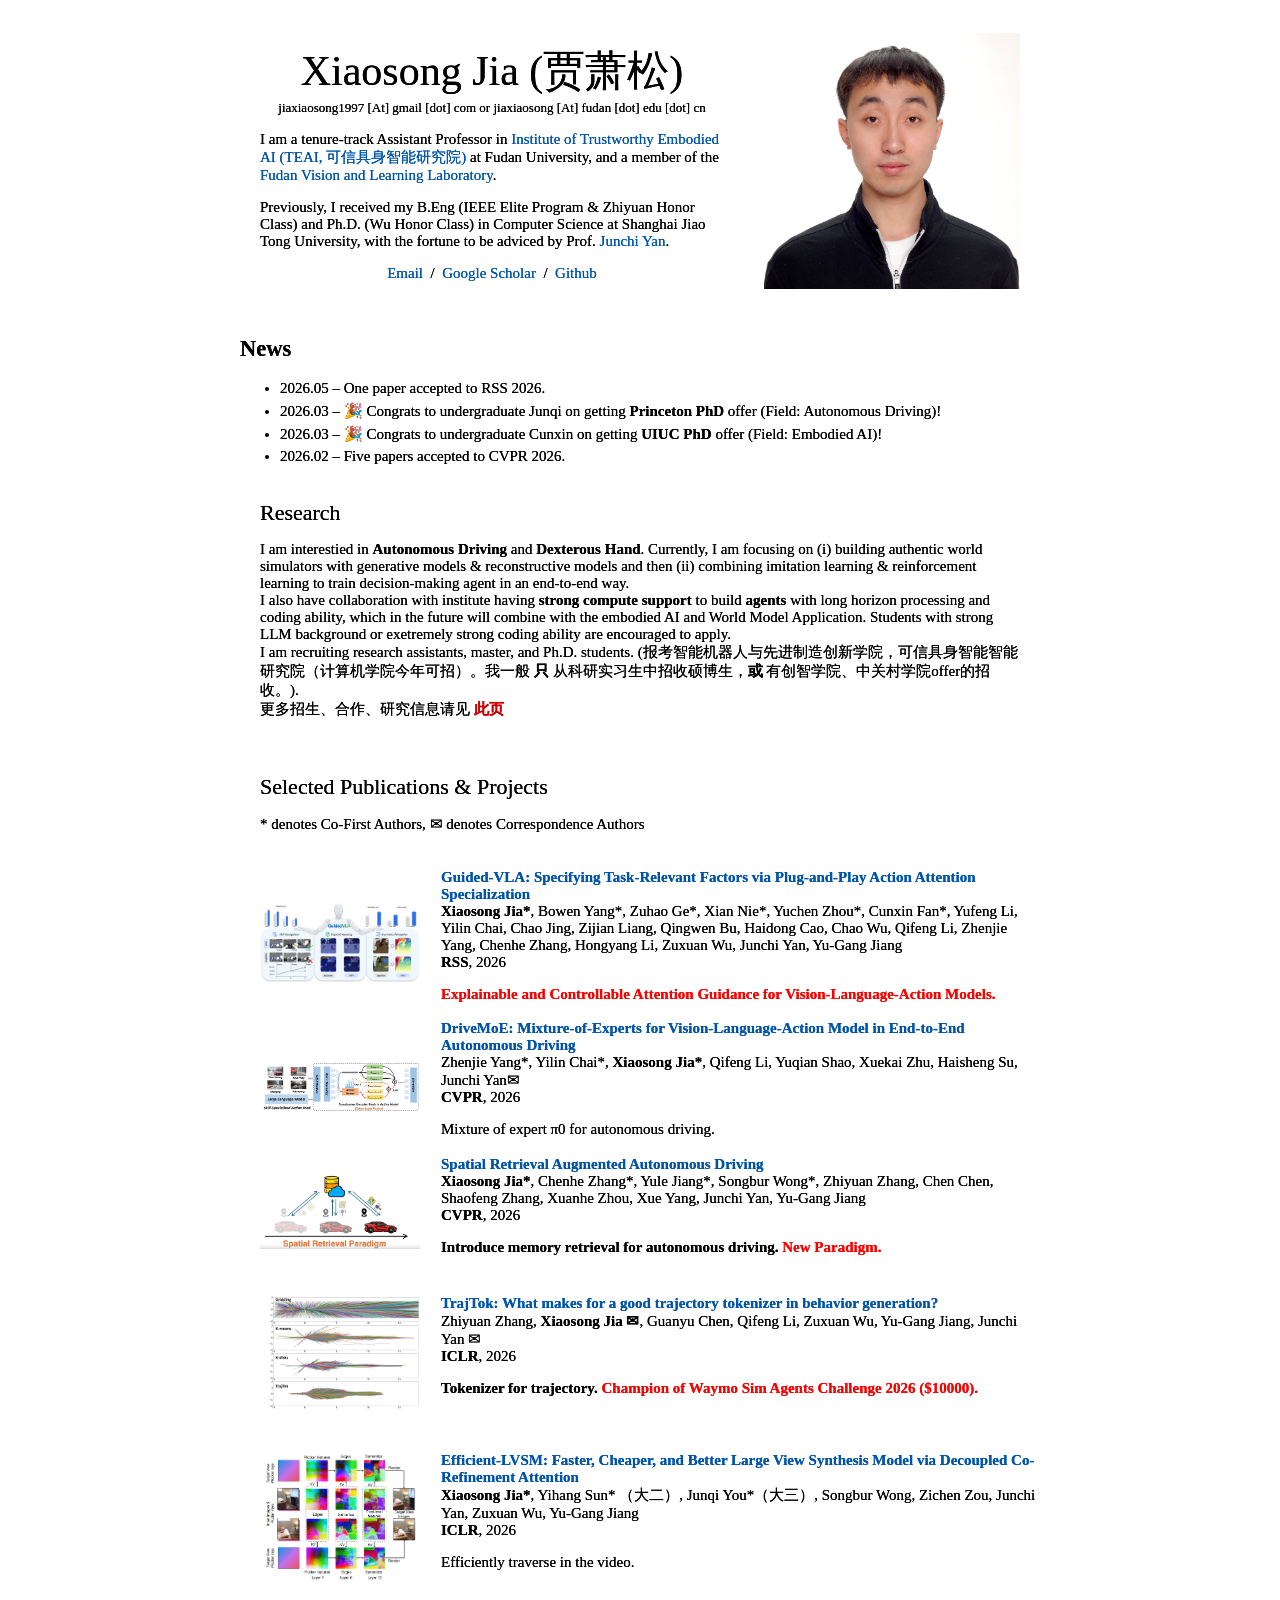
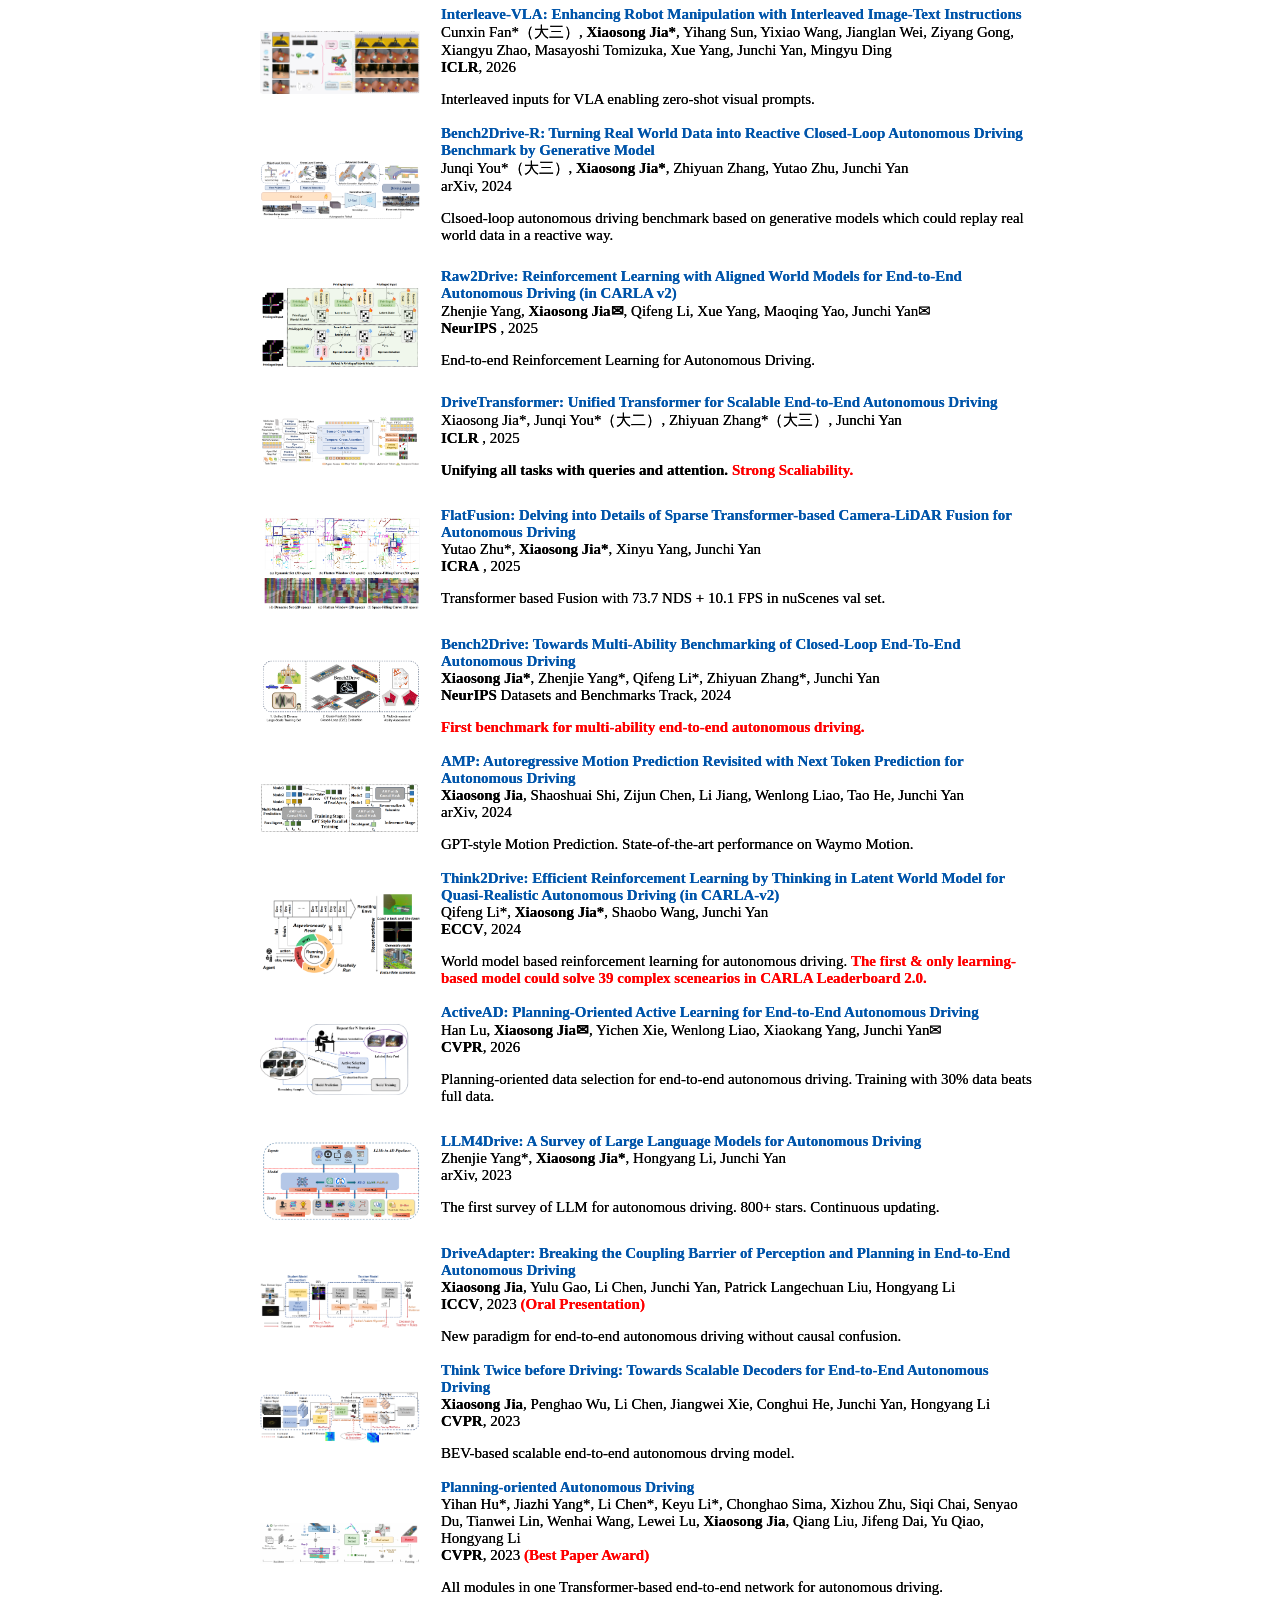
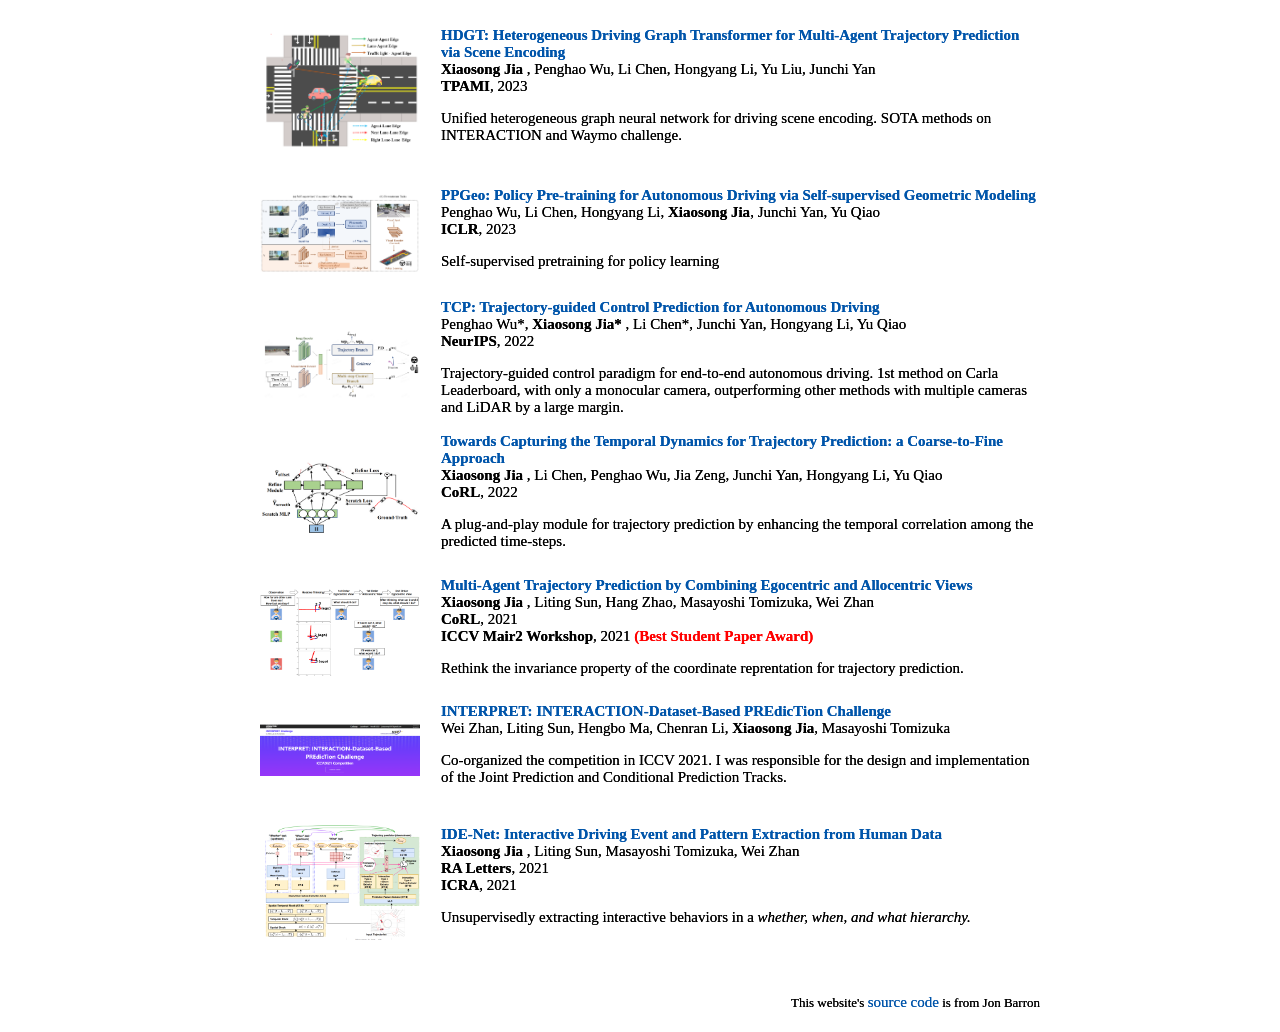
==== commit 382b6bac: "Update index.html" ====
--- a/index.html
+++ b/index.html
@@ -42,8 +42,9 @@
             <td style="padding:20px;width:100%;vertical-align:middle">
               <heading>Research</heading>
               <p>
-		 I am interestied in Autonomous Driving and Dexterous Hand. Currently, I am focusing on (i) building authentic world simulators with generative models & reconstructive models and then (ii) combining imitation learning & reinforcement learning to train decision-making agent in an end-to-end way.
-		 I also have collaboration with institute having strong compute support to build agents with long horizon processing and coding ability, which in the future will combine with the embodied AI and World Model Application. Students with strong LLM background or exetremely strong coding ability are encouraged to apply.
+		 I am interestied in  <b>Autonomous Driving</b>  and  <b>Dexterous Hand</b>. Currently, I am focusing on (i) building authentic world simulators with generative models & reconstructive models and then (ii) combining imitation learning & reinforcement learning to train decision-making agent in an end-to-end way.
+		 <br>
+		  I also have collaboration with institute having  <b>strong compute support</b> to build  <b>agents</b> with long horizon processing and coding ability, which in the future will combine with the embodied AI and World Model Application. Students with strong LLM background or exetremely strong coding ability are encouraged to apply.
 		<br>
 		 I am recruiting research assistants, master, and Ph.D. students. (报考智能机器人与先进制造创新学院，可信具身智能智能研究院（计算机学院今年可招）。我一般 <b>只</b> 从科研实习生中招收硕博生，<b>或</b> 有创智学院、中关村学院offer的招收。).
 	 <br>
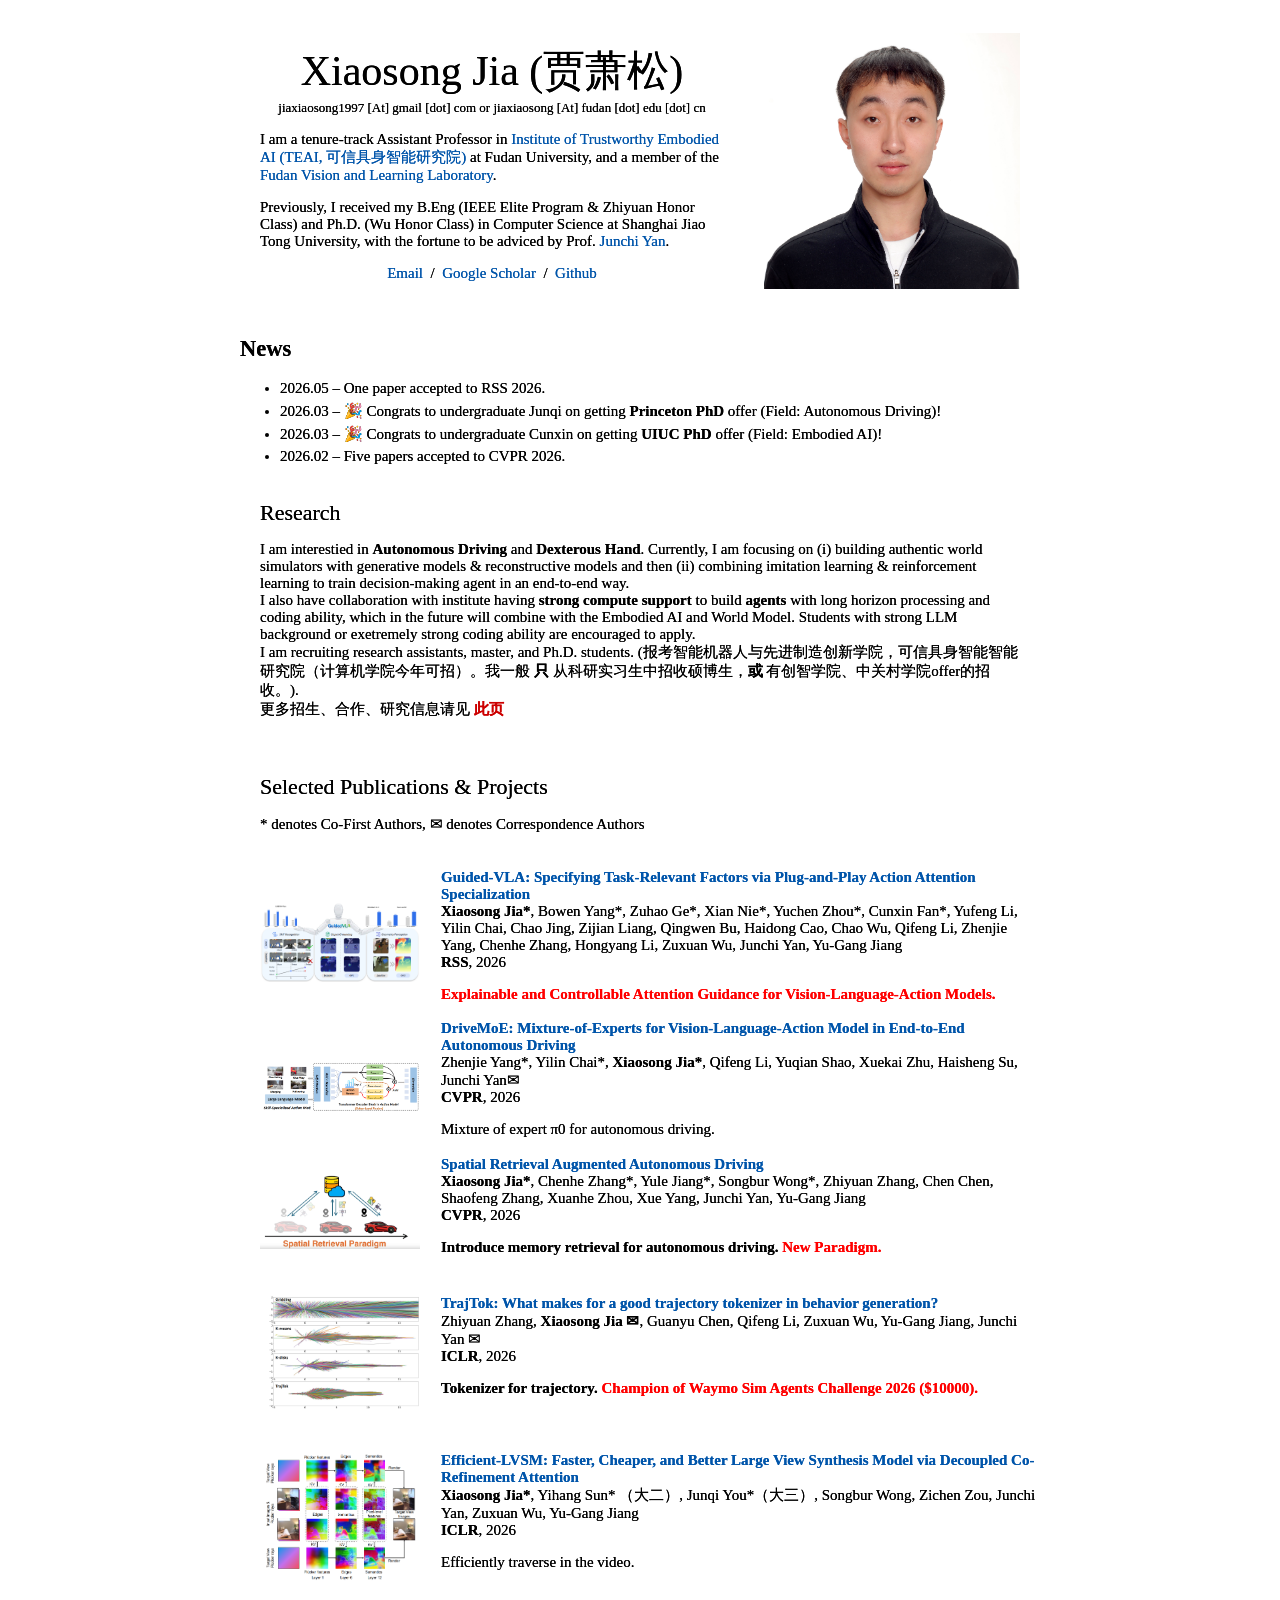
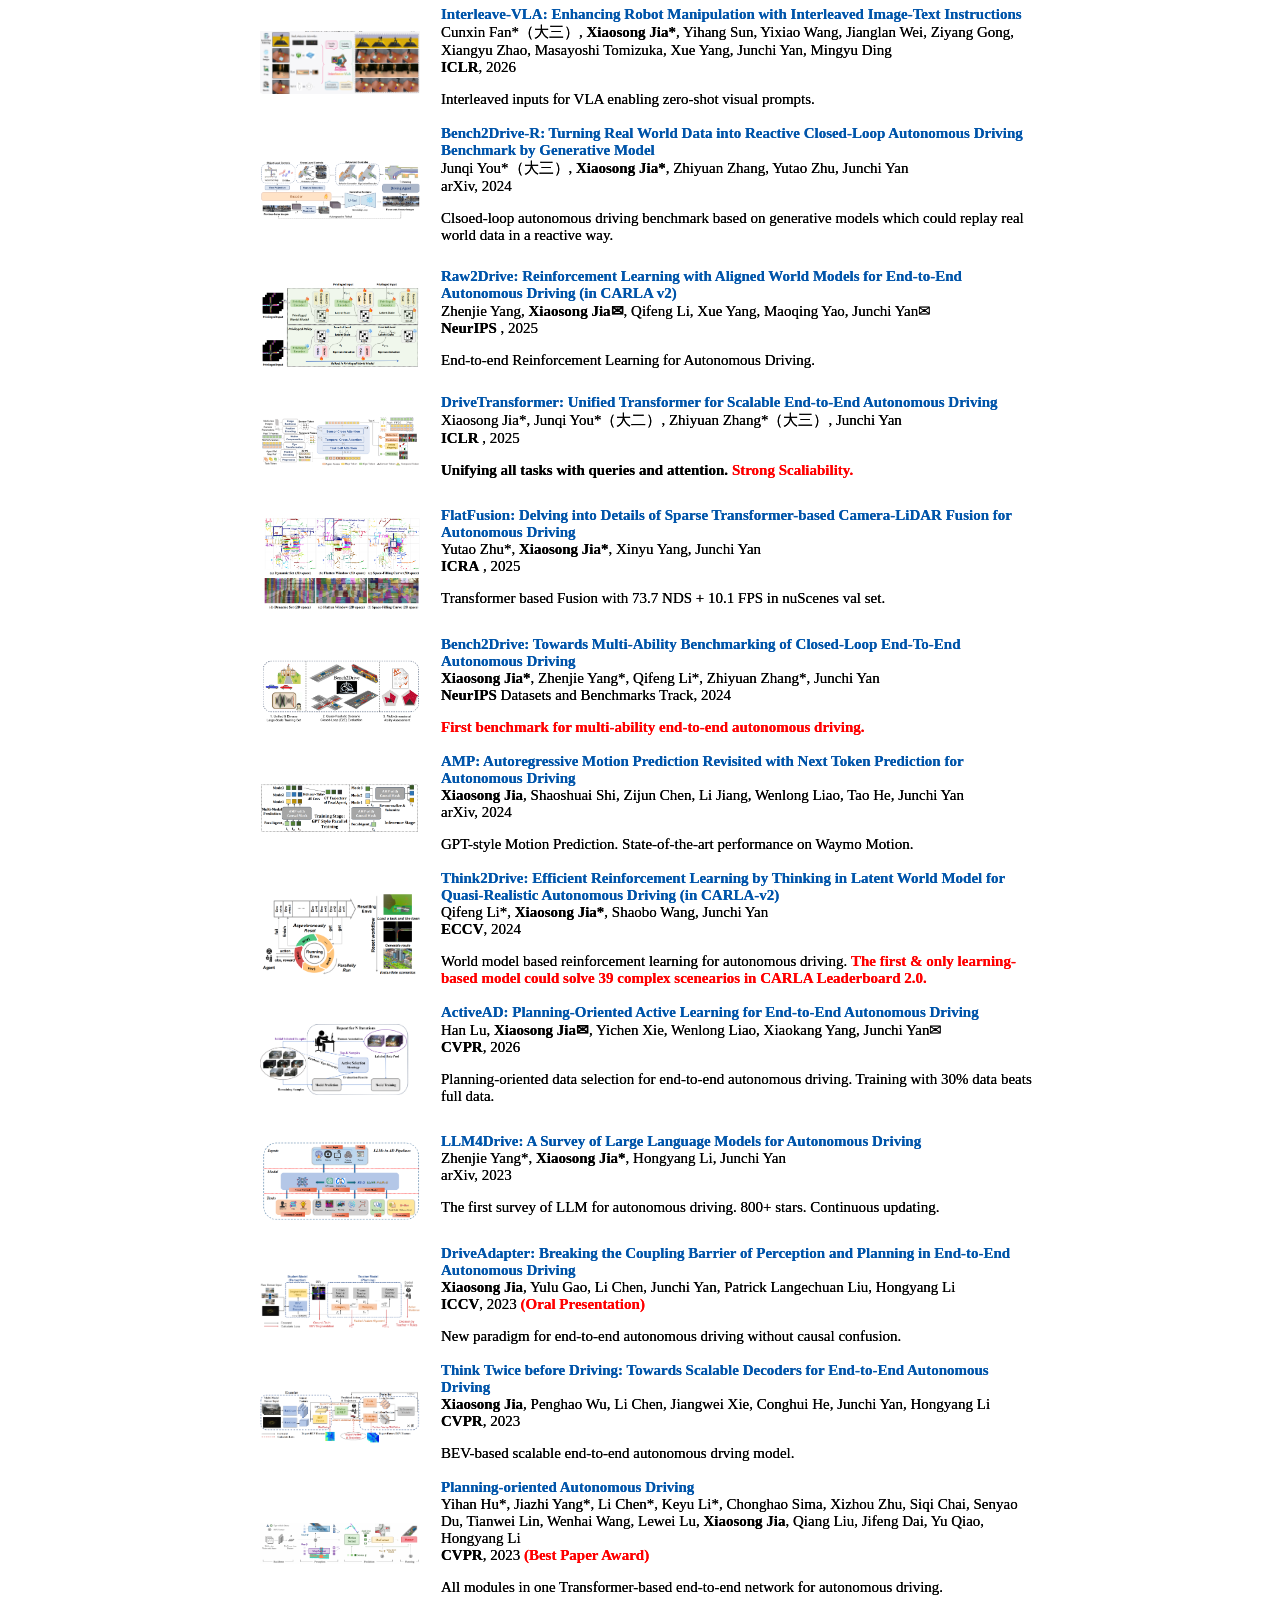
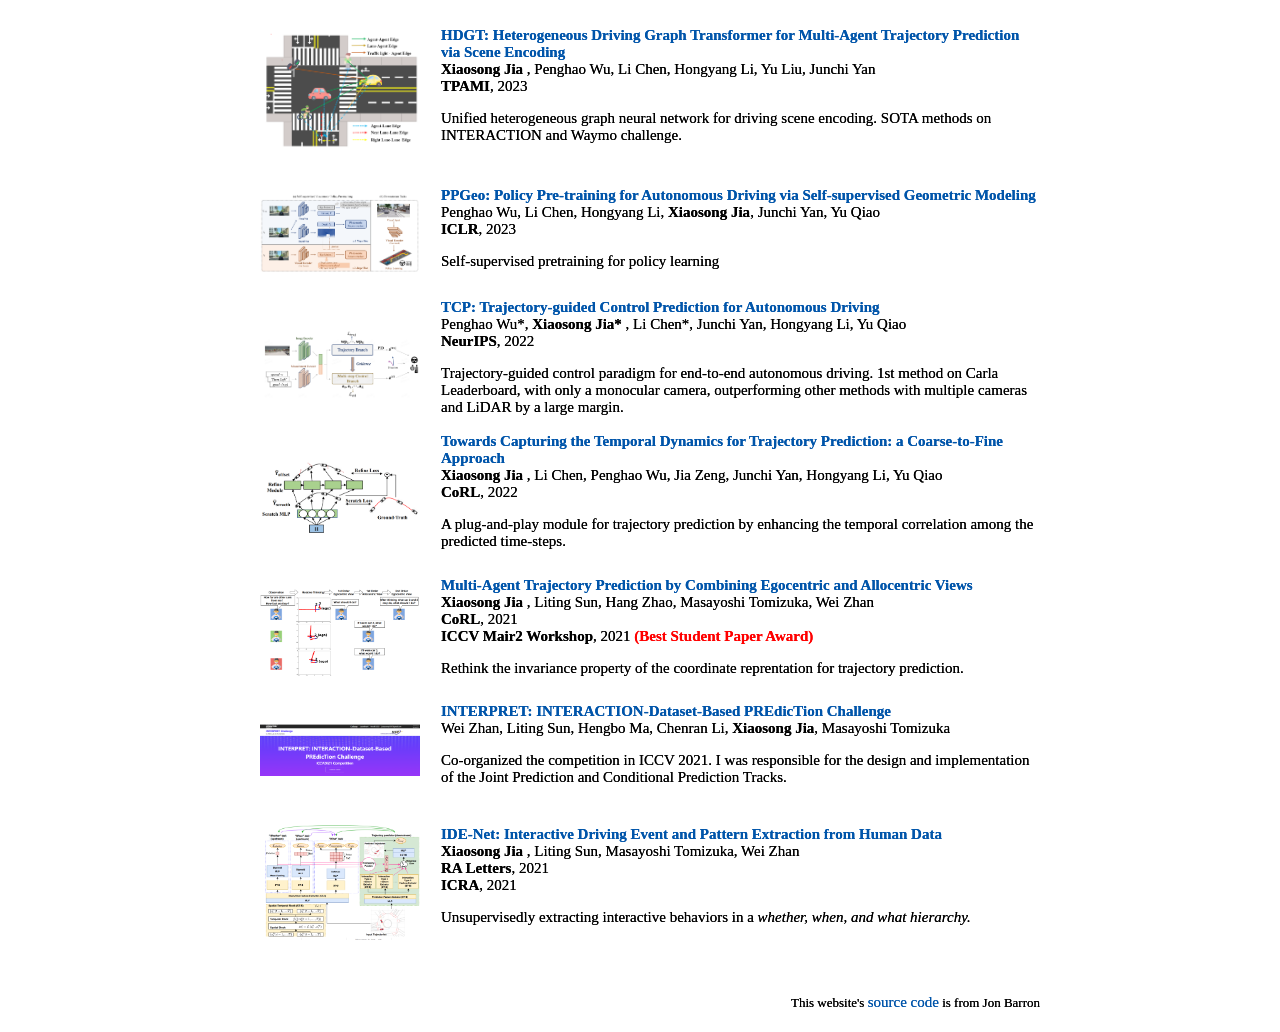
==== commit 1670abe7: "Update index.html" ====
--- a/index.html
+++ b/index.html
@@ -44,7 +44,7 @@
               <p>
 		 I am interestied in  <b>Autonomous Driving</b>  and  <b>Dexterous Hand</b>. Currently, I am focusing on (i) building authentic world simulators with generative models & reconstructive models and then (ii) combining imitation learning & reinforcement learning to train decision-making agent in an end-to-end way.
 		 <br>
-		  I also have collaboration with institute having  <b>strong compute support</b> to build  <b>agents</b> with long horizon processing and coding ability, which in the future will combine with the embodied AI and World Model Application. Students with strong LLM background or exetremely strong coding ability are encouraged to apply.
+		  I also have collaboration with institute having  <b>strong compute support</b> to build  <b>agents</b> with long horizon processing and coding ability, which in the future will combine with the Embodied AI and World Model. Students with strong LLM background or exetremely strong coding ability are encouraged to apply.
 		<br>
 		 I am recruiting research assistants, master, and Ph.D. students. (报考智能机器人与先进制造创新学院，可信具身智能智能研究院（计算机学院今年可招）。我一般 <b>只</b> 从科研实习生中招收硕博生，<b>或</b> 有创智学院、中关村学院offer的招收。).
 	 <br>
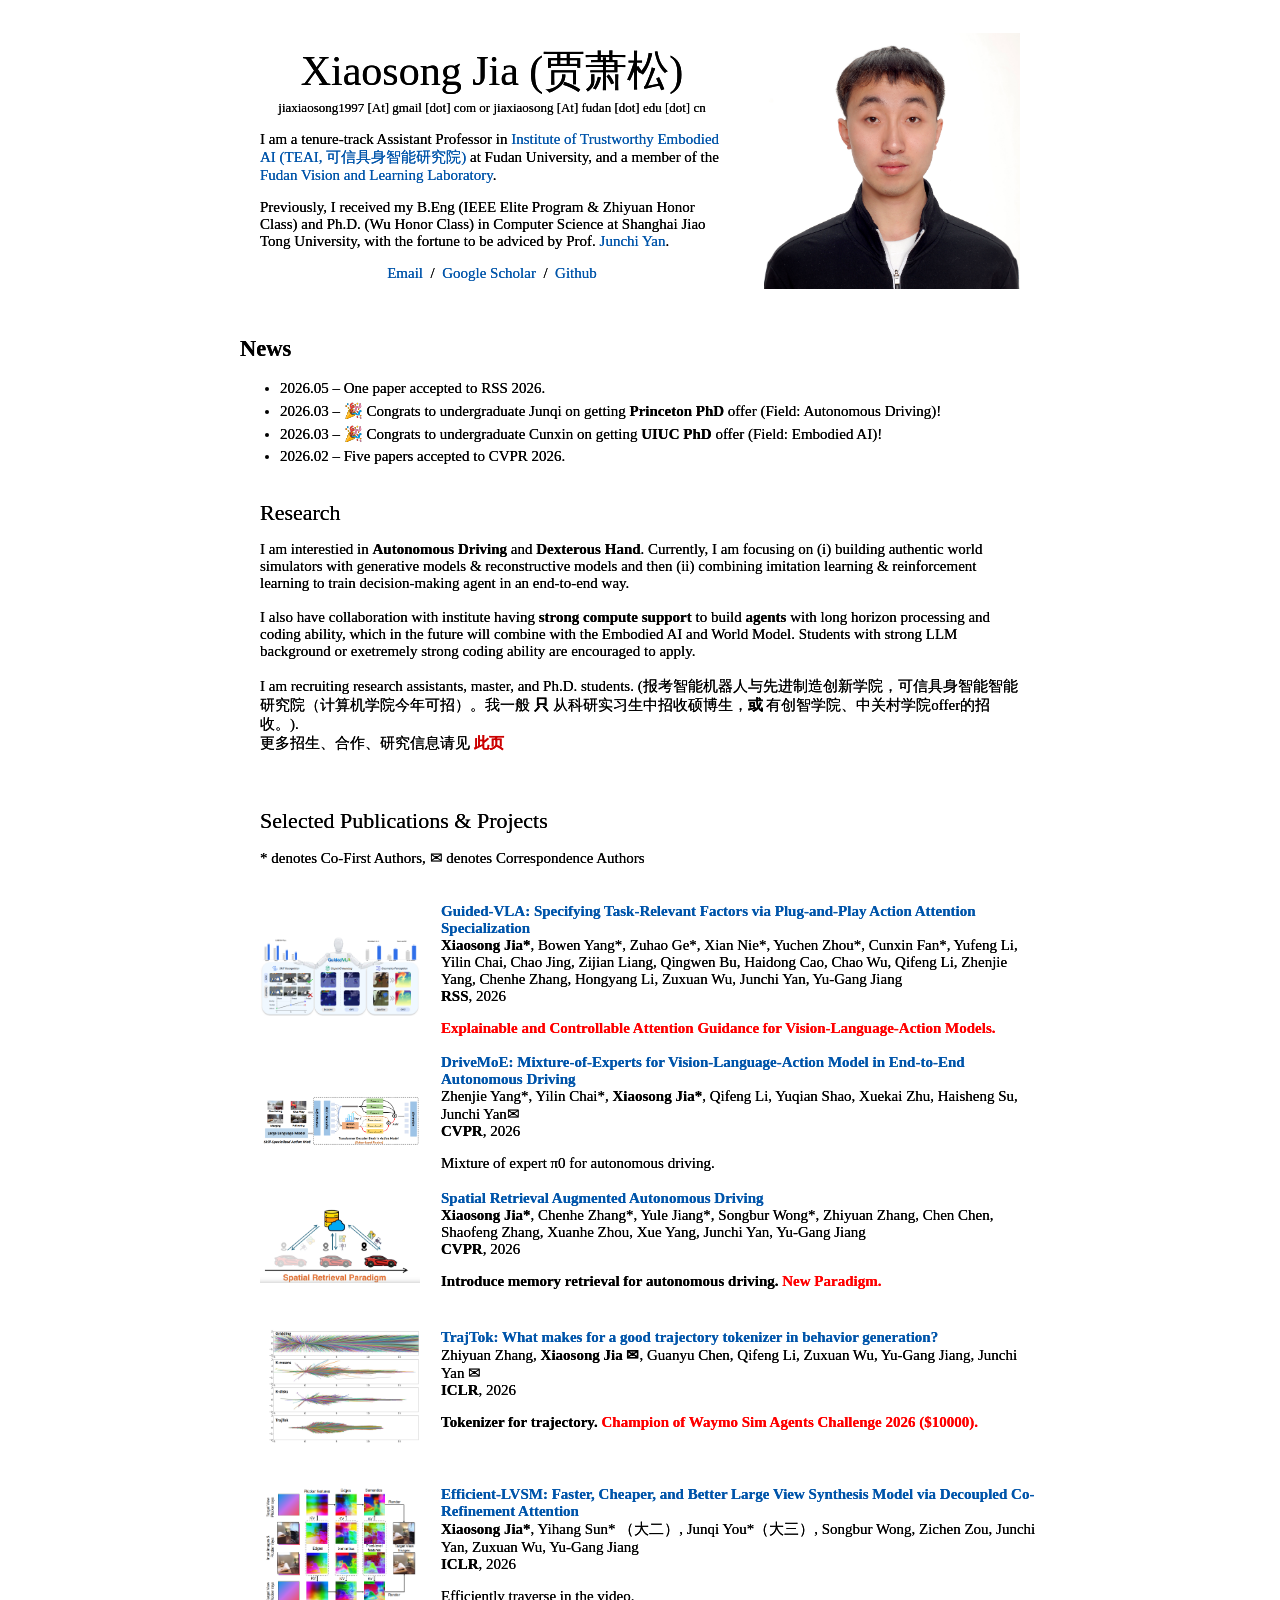
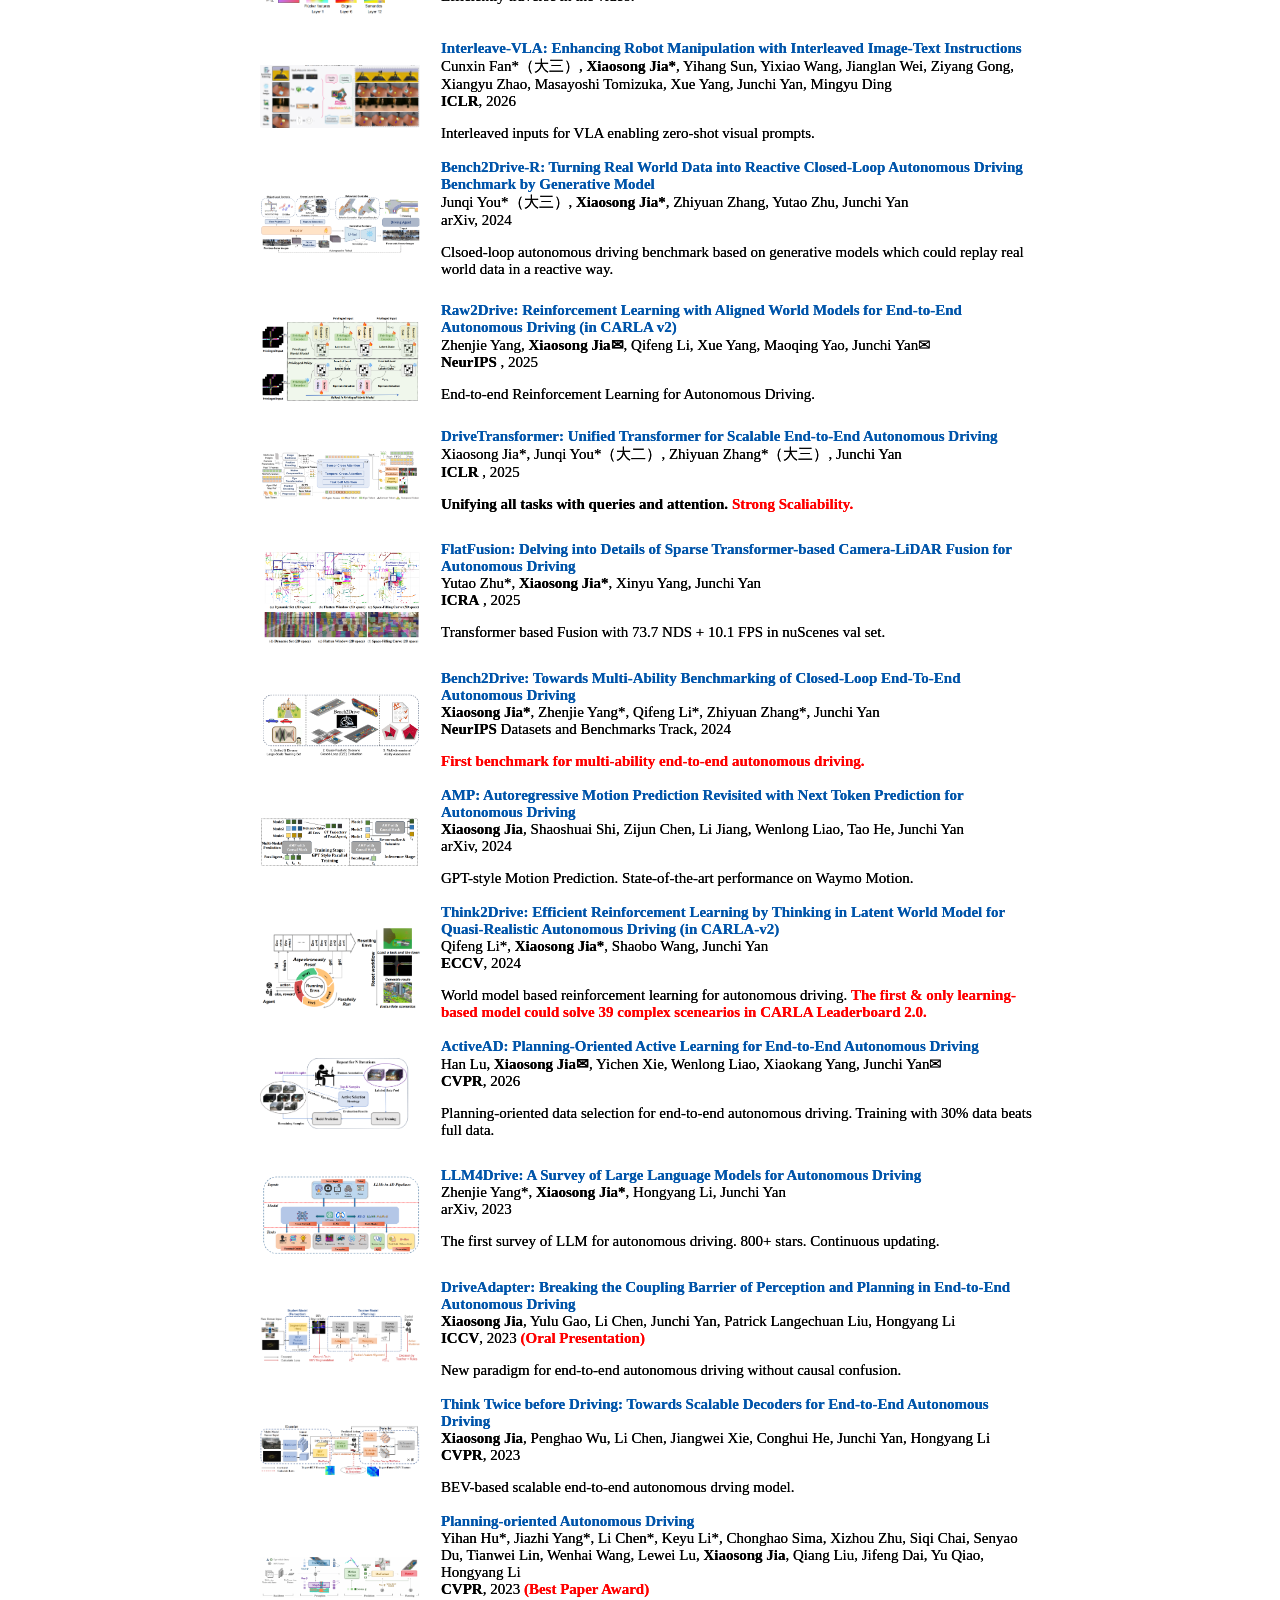
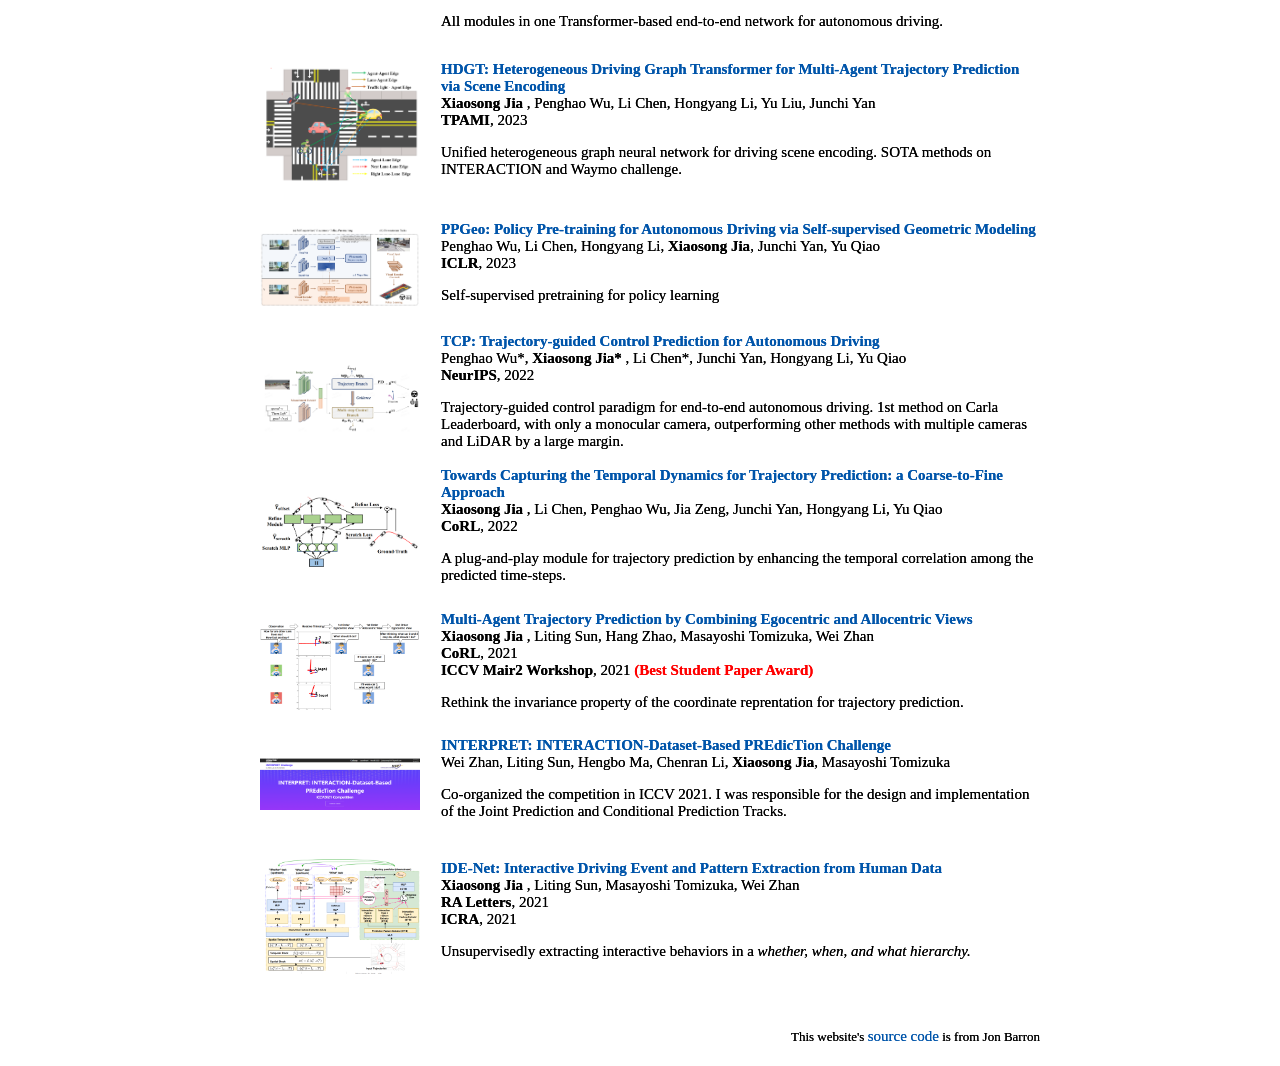
==== commit d185a3a0: "Update index.html" ====
--- a/index.html
+++ b/index.html
@@ -44,8 +44,10 @@
               <p>
 		 I am interestied in  <b>Autonomous Driving</b>  and  <b>Dexterous Hand</b>. Currently, I am focusing on (i) building authentic world simulators with generative models & reconstructive models and then (ii) combining imitation learning & reinforcement learning to train decision-making agent in an end-to-end way.
 		 <br>
+		 <br>
 		  I also have collaboration with institute having  <b>strong compute support</b> to build  <b>agents</b> with long horizon processing and coding ability, which in the future will combine with the Embodied AI and World Model. Students with strong LLM background or exetremely strong coding ability are encouraged to apply.
 		<br>
+		 <br>
 		 I am recruiting research assistants, master, and Ph.D. students. (报考智能机器人与先进制造创新学院，可信具身智能智能研究院（计算机学院今年可招）。我一般 <b>只</b> 从科研实习生中招收硕博生，<b>或</b> 有创智学院、中关村学院offer的招收。).
 	 <br>
 				  更多招生、合作、研究信息请见<a href="https://jiaxiaosong1002.github.io/recruit.html"
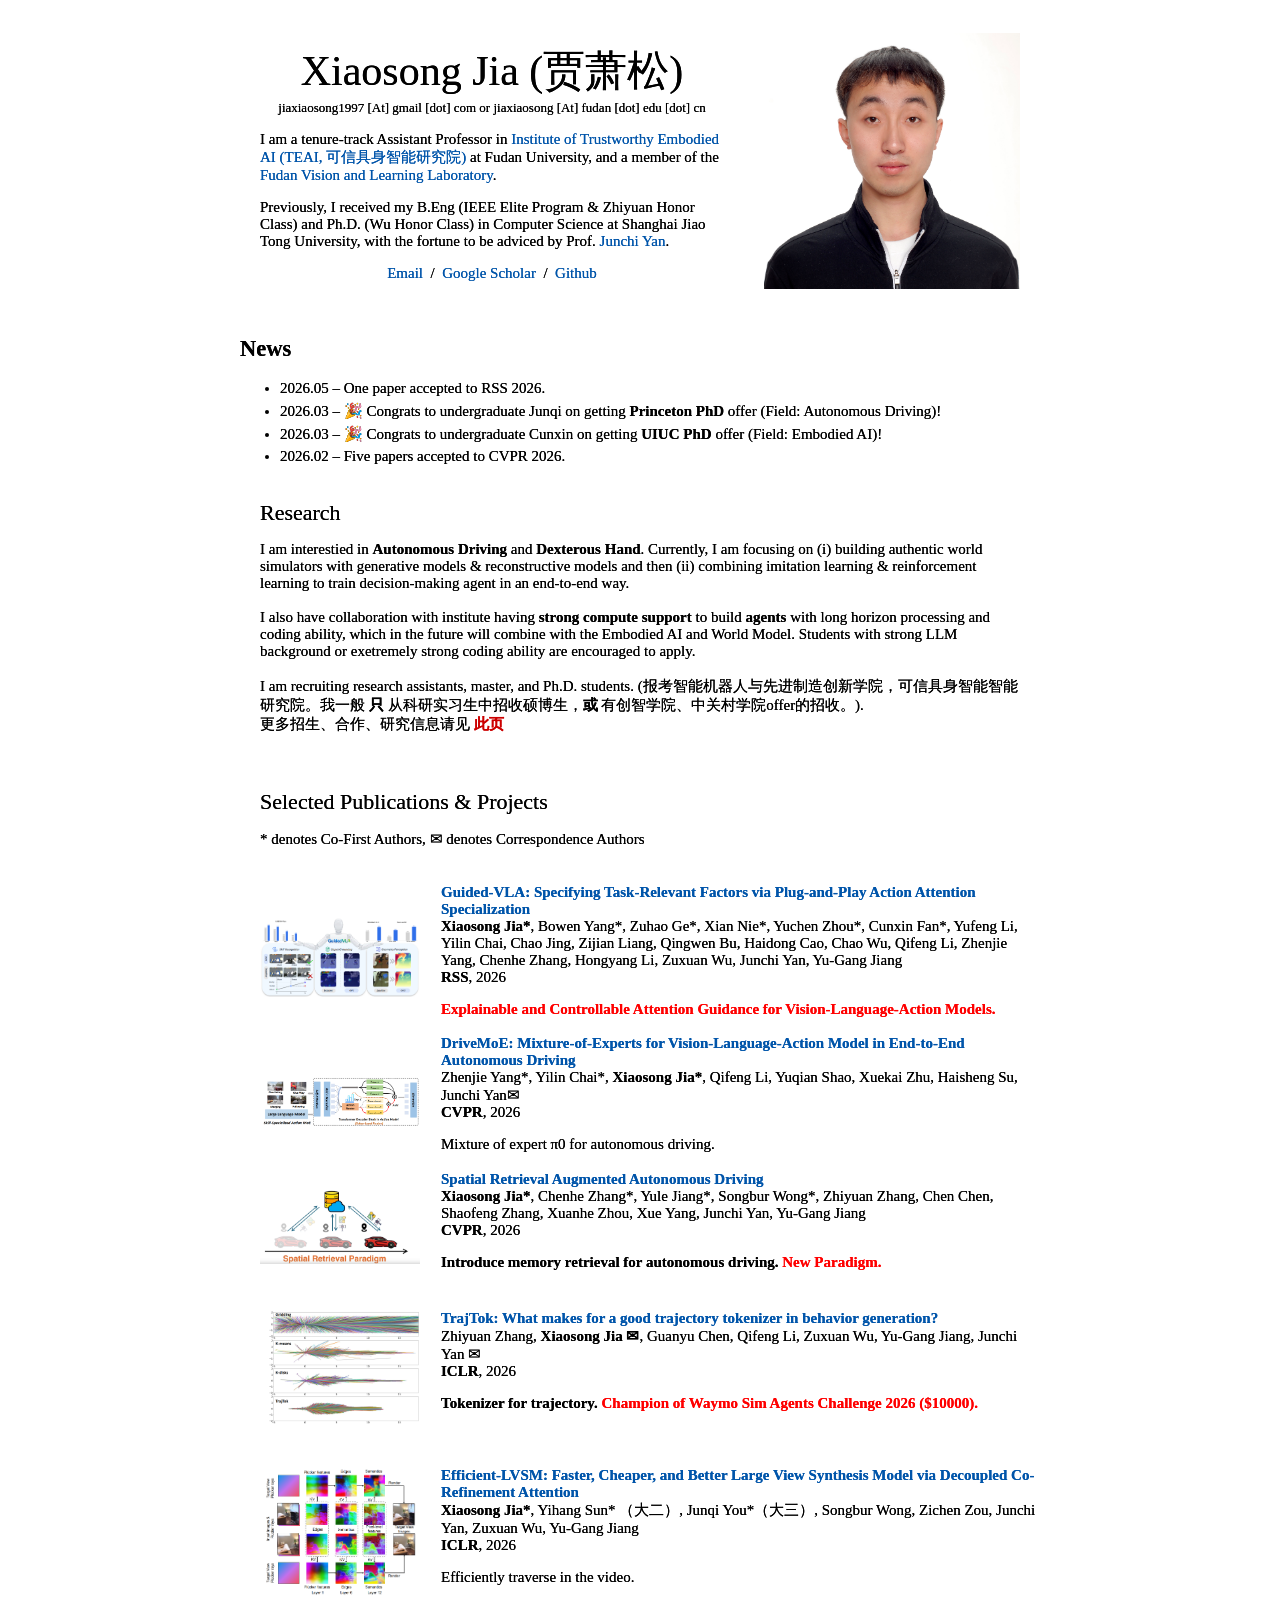
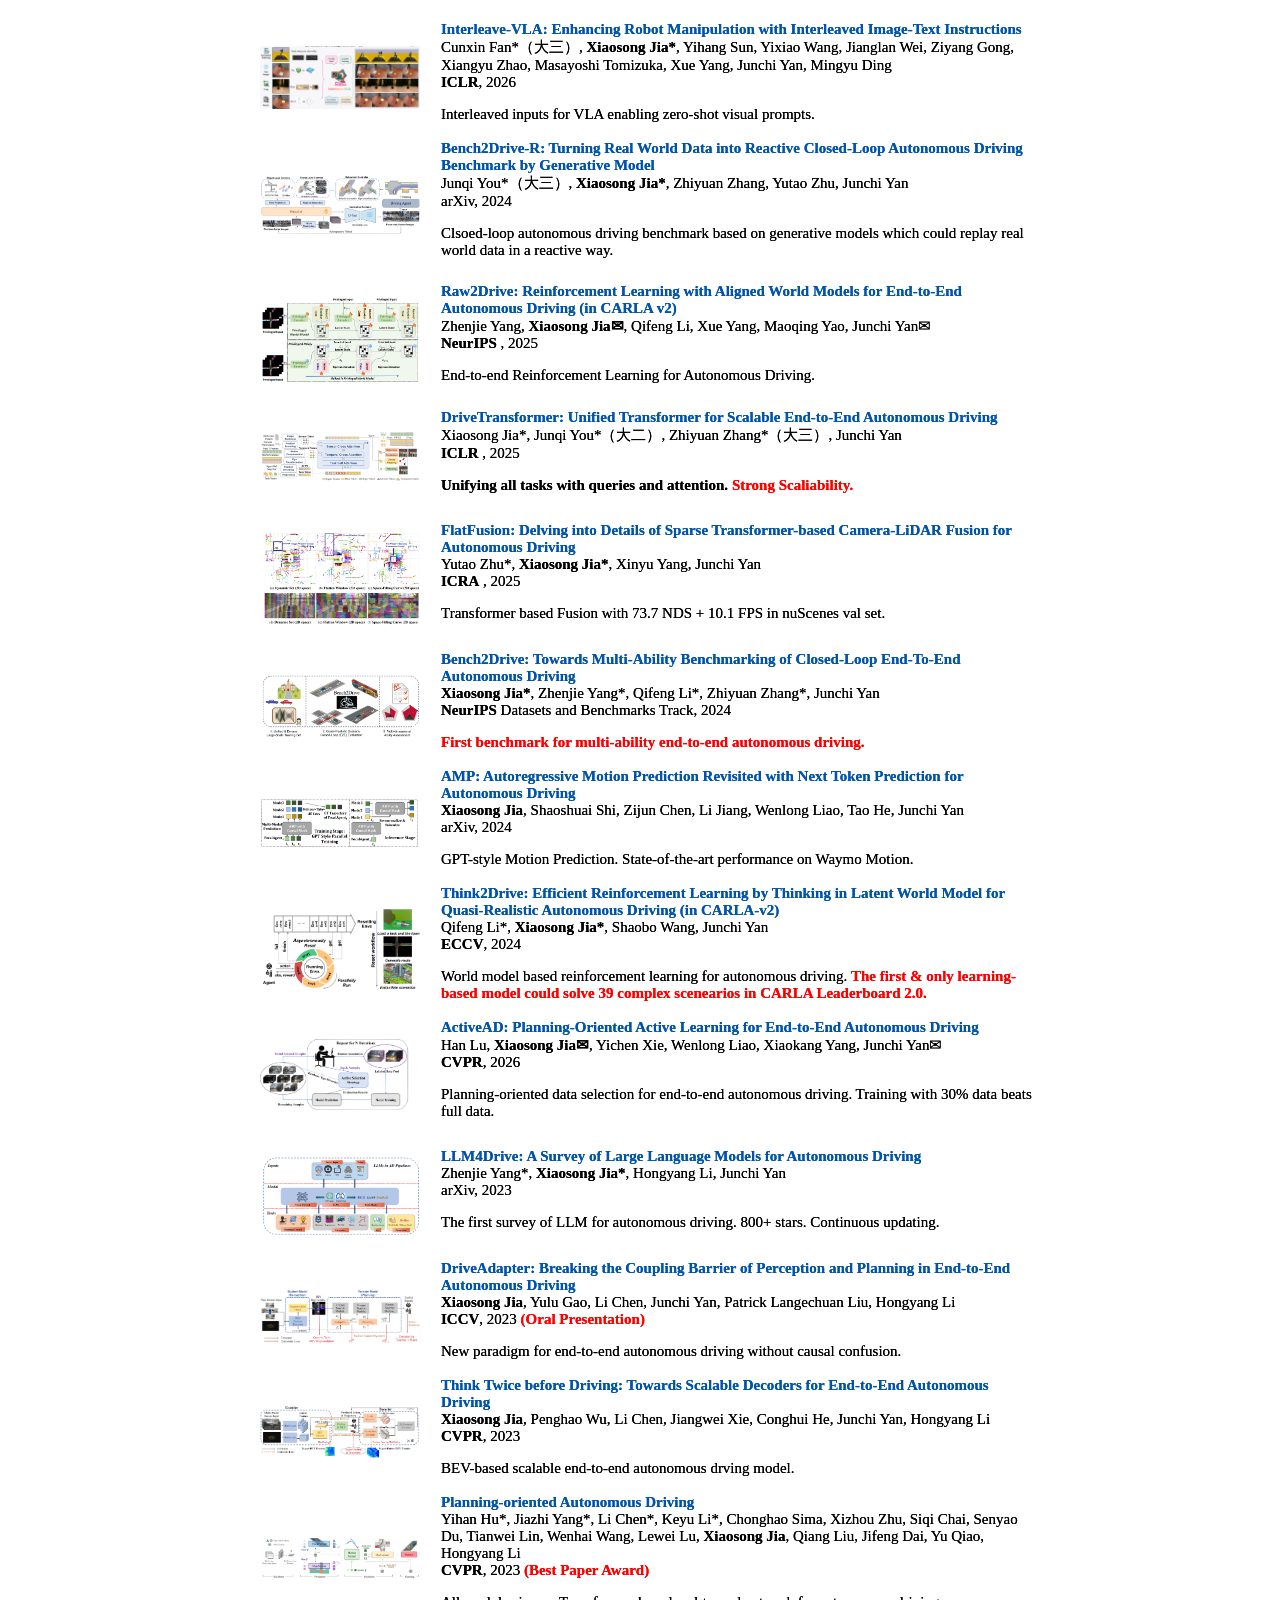
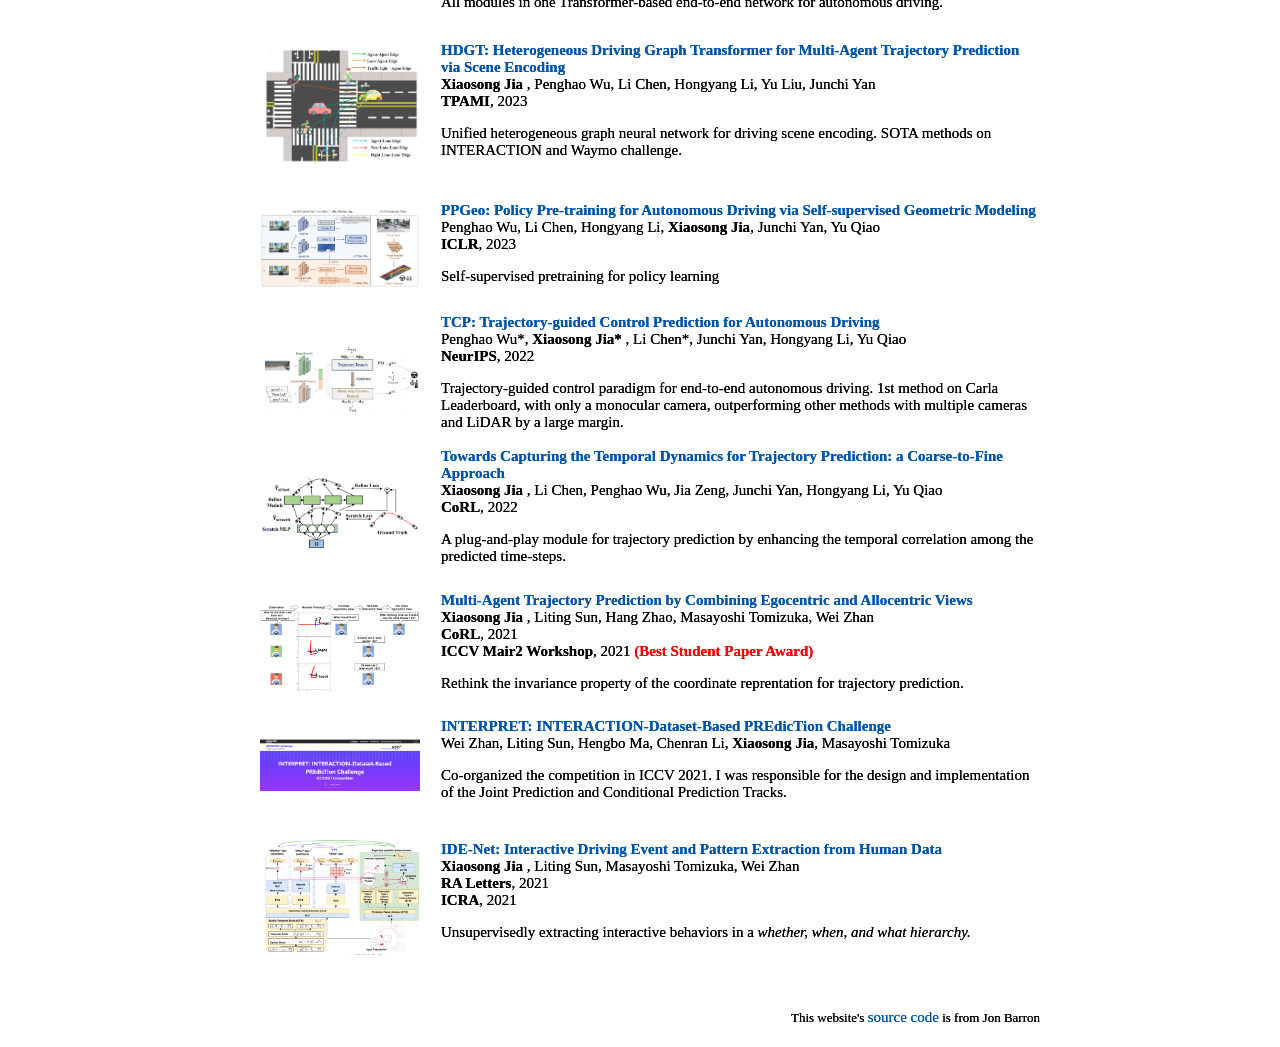
==== commit 545ffa23: "Update index.html" ====
--- a/index.html
+++ b/index.html
@@ -48,7 +48,7 @@
 		  I also have collaboration with institute having  <b>strong compute support</b> to build  <b>agents</b> with long horizon processing and coding ability, which in the future will combine with the Embodied AI and World Model. Students with strong LLM background or exetremely strong coding ability are encouraged to apply.
 		<br>
 		 <br>
-		 I am recruiting research assistants, master, and Ph.D. students. (报考智能机器人与先进制造创新学院，可信具身智能智能研究院（计算机学院今年可招）。我一般 <b>只</b> 从科研实习生中招收硕博生，<b>或</b> 有创智学院、中关村学院offer的招收。).
+		 I am recruiting research assistants, master, and Ph.D. students. (报考智能机器人与先进制造创新学院，可信具身智能智能研究院。我一般 <b>只</b> 从科研实习生中招收硕博生，<b>或</b> 有创智学院、中关村学院offer的招收。).
 	 <br>
 				  更多招生、合作、研究信息请见<a href="https://jiaxiaosong1002.github.io/recruit.html"
      target="_blank" rel="noopener noreferrer"
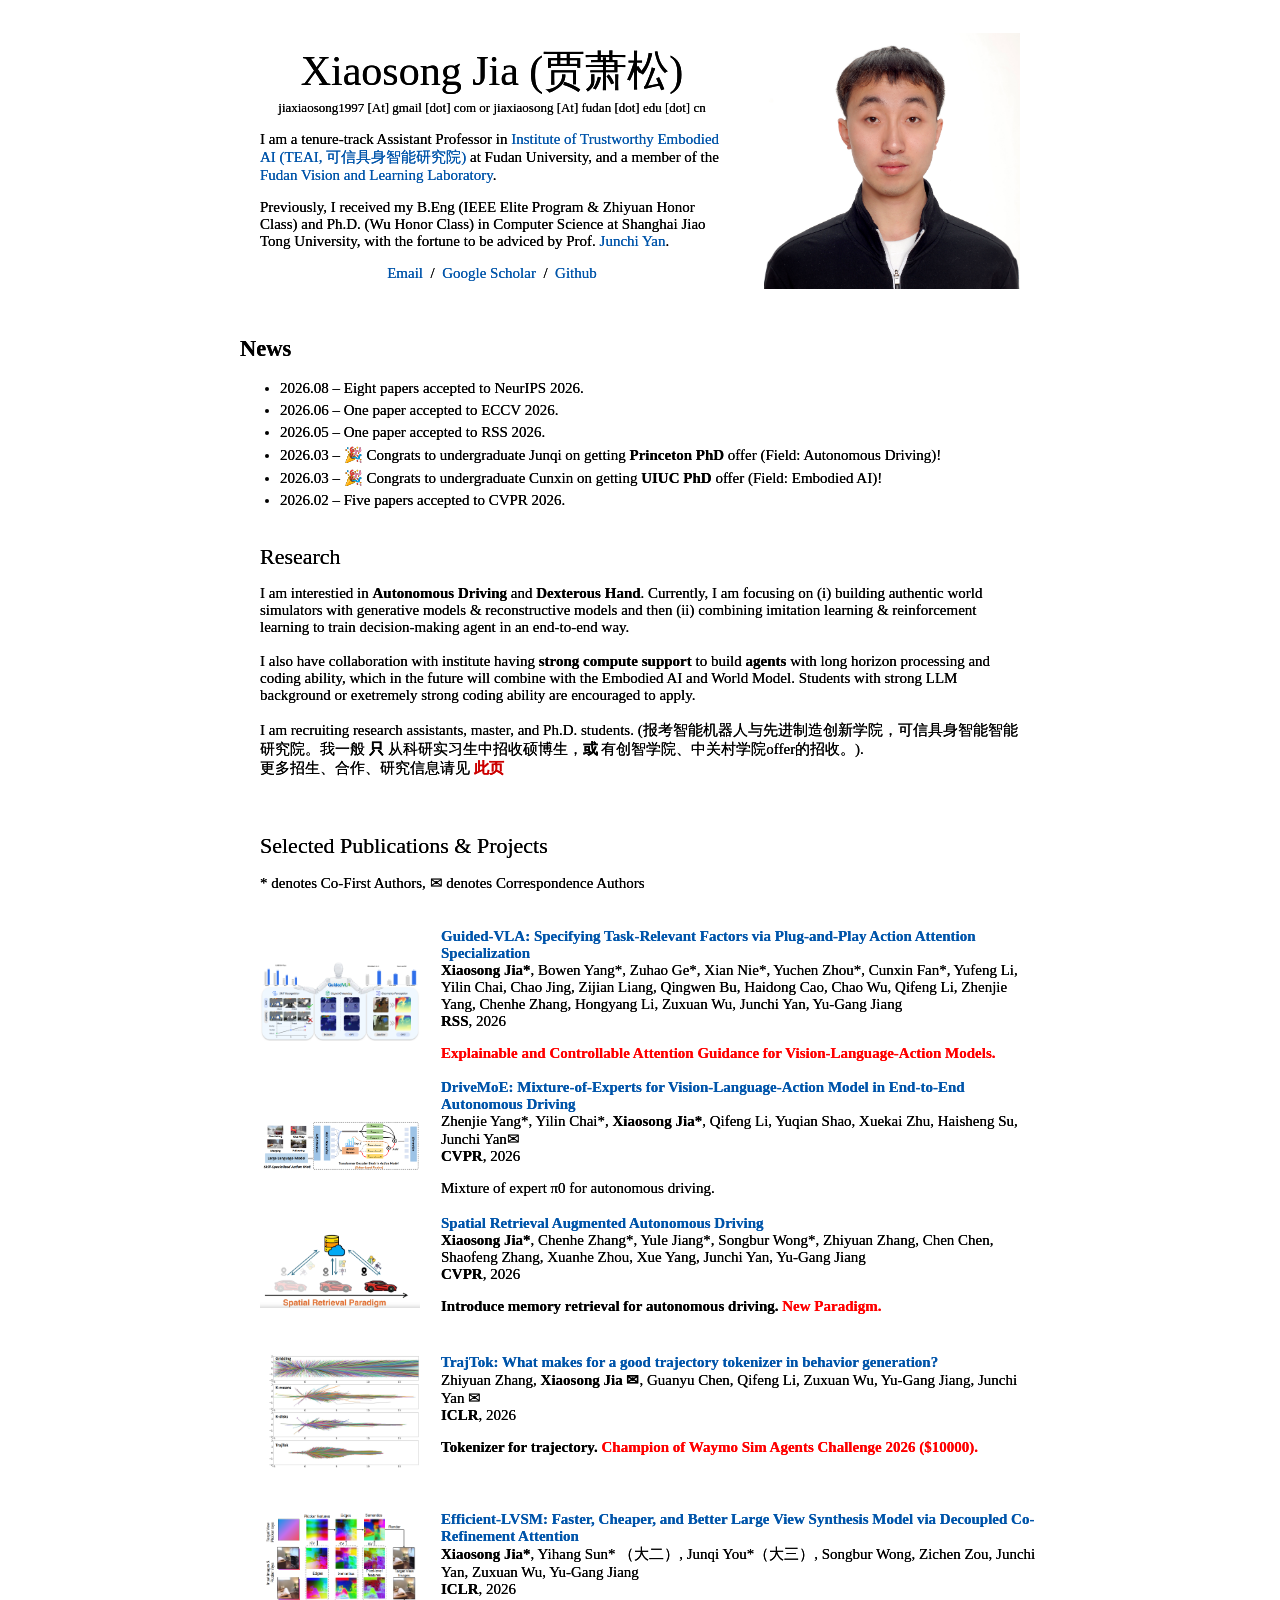
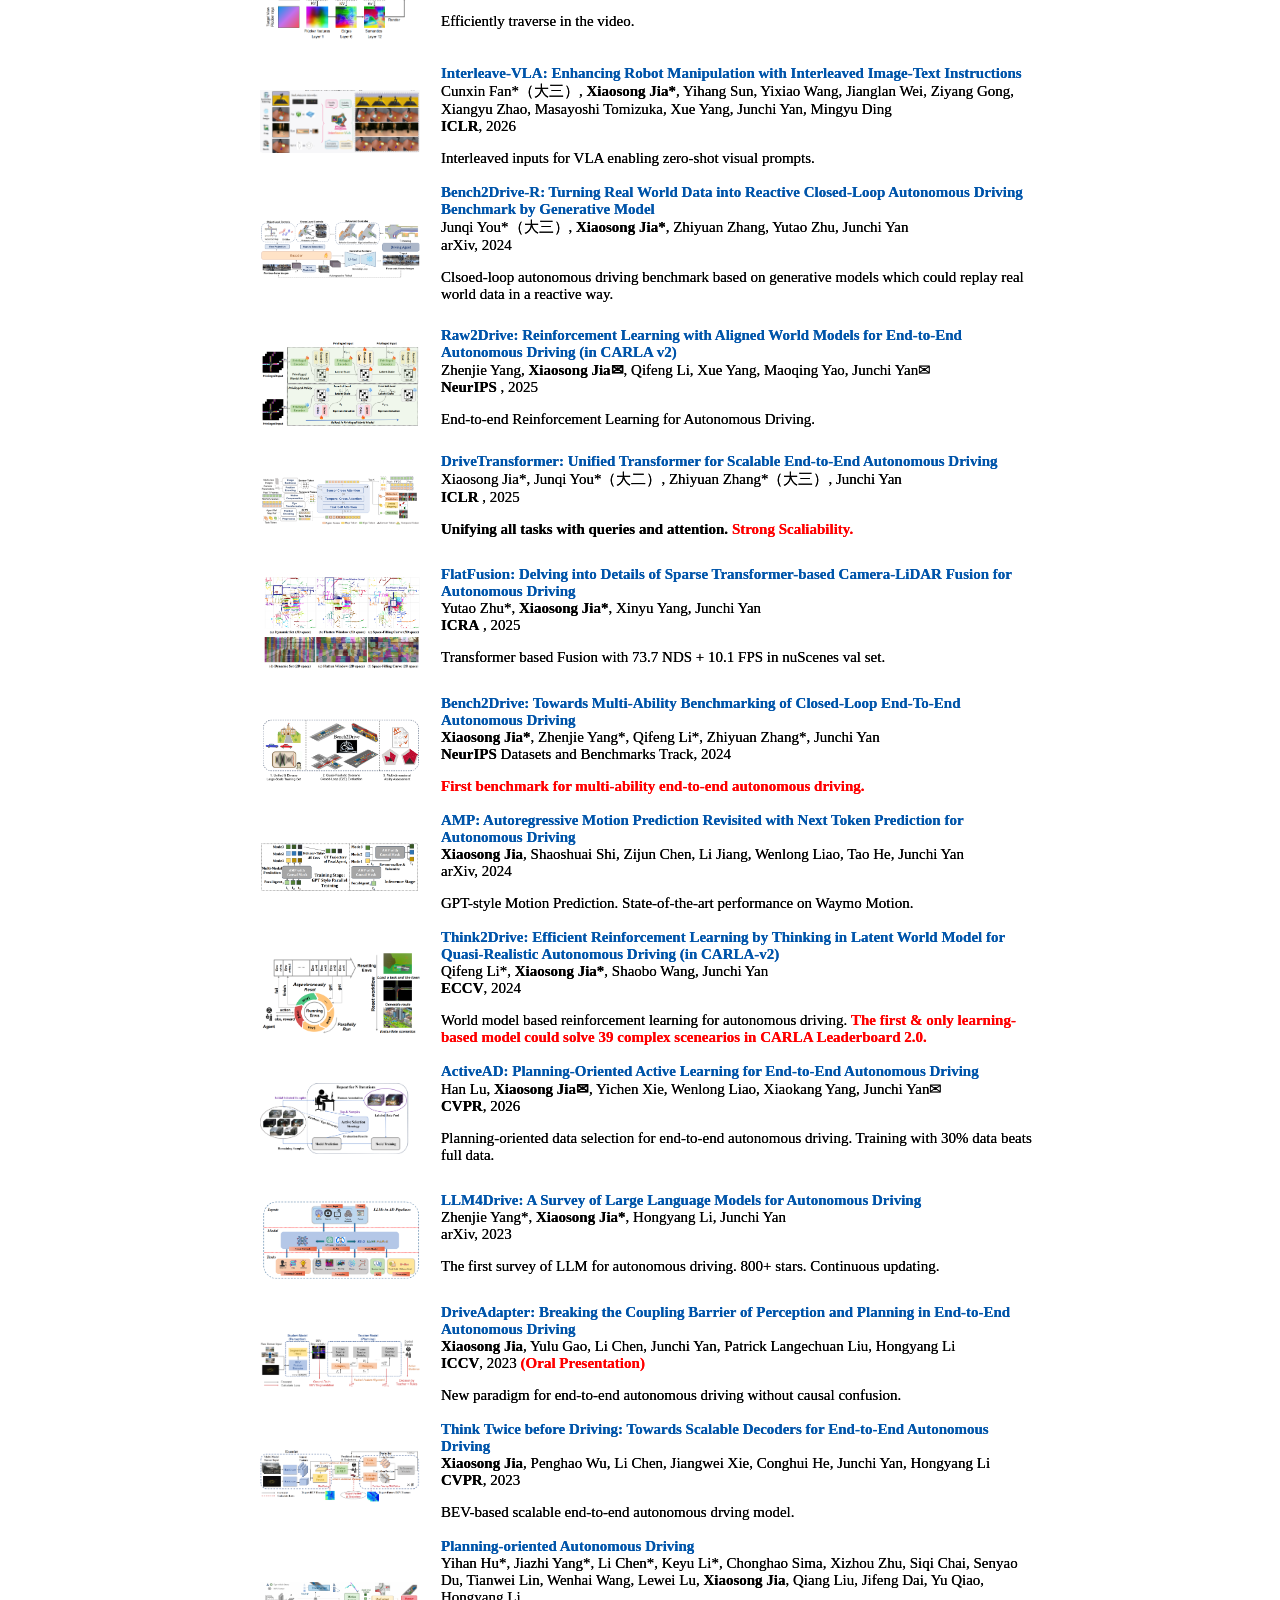
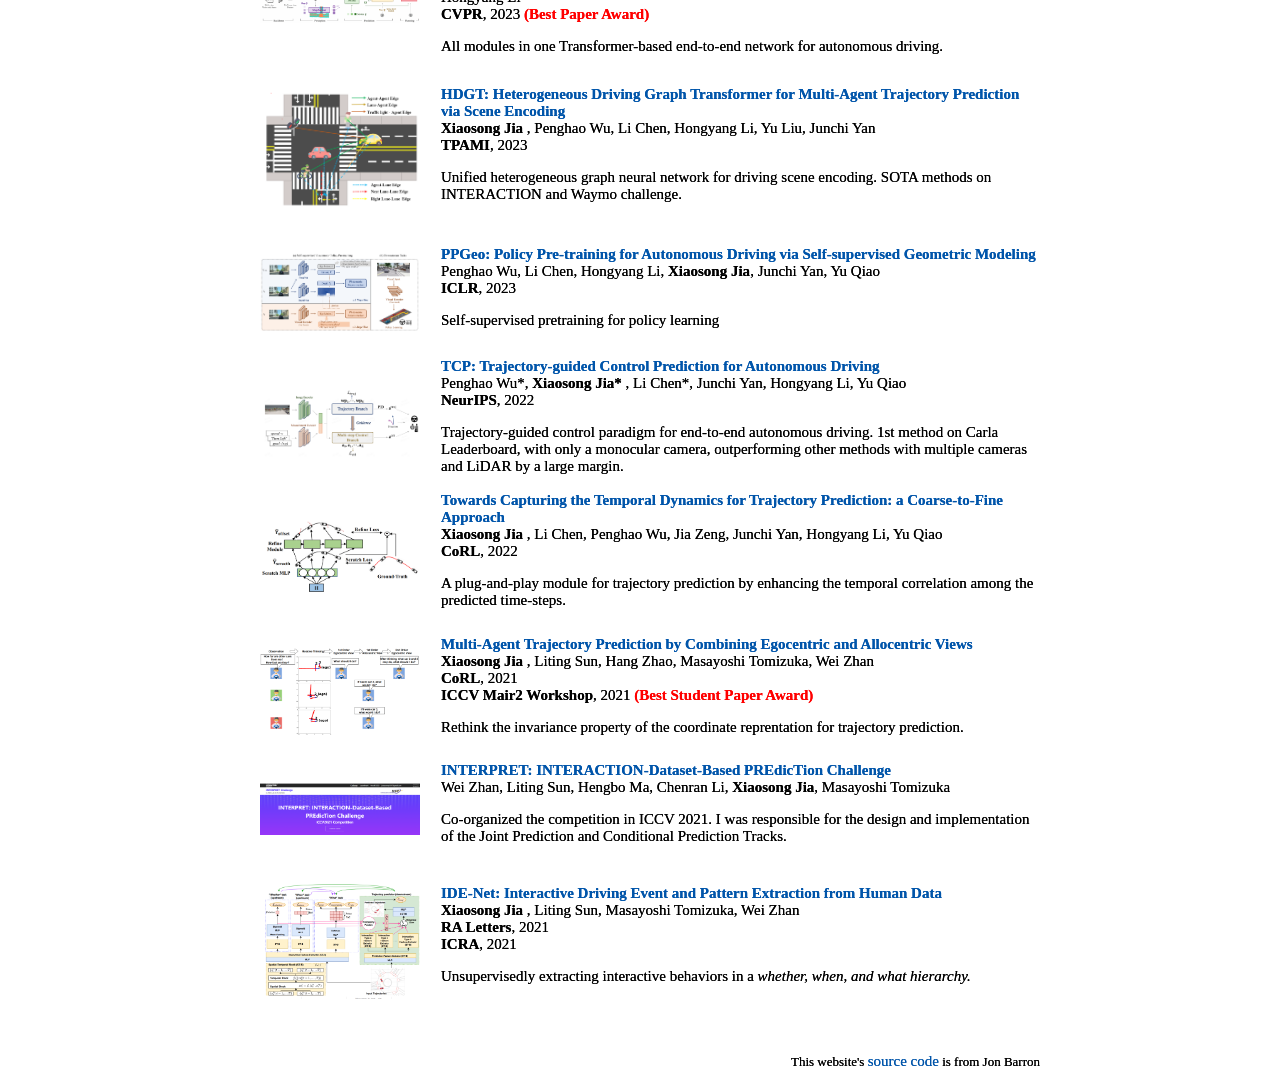
==== commit e23f7e2b: "Update index.html" ====
--- a/index.html
+++ b/index.html
@@ -62,6 +62,12 @@
 		<h2>News</h2>
 		<ul>
 		  <li>
+		    2026.08 – Eight papers accepted to NeurIPS 2026.
+		  </li>
+		   <li>
+		    2026.06 – One paper accepted to ECCV 2026.
+		  </li>
+		  <li>
 		    2026.05 – One paper accepted to RSS 2026.
 		  </li>
 		  <li>
